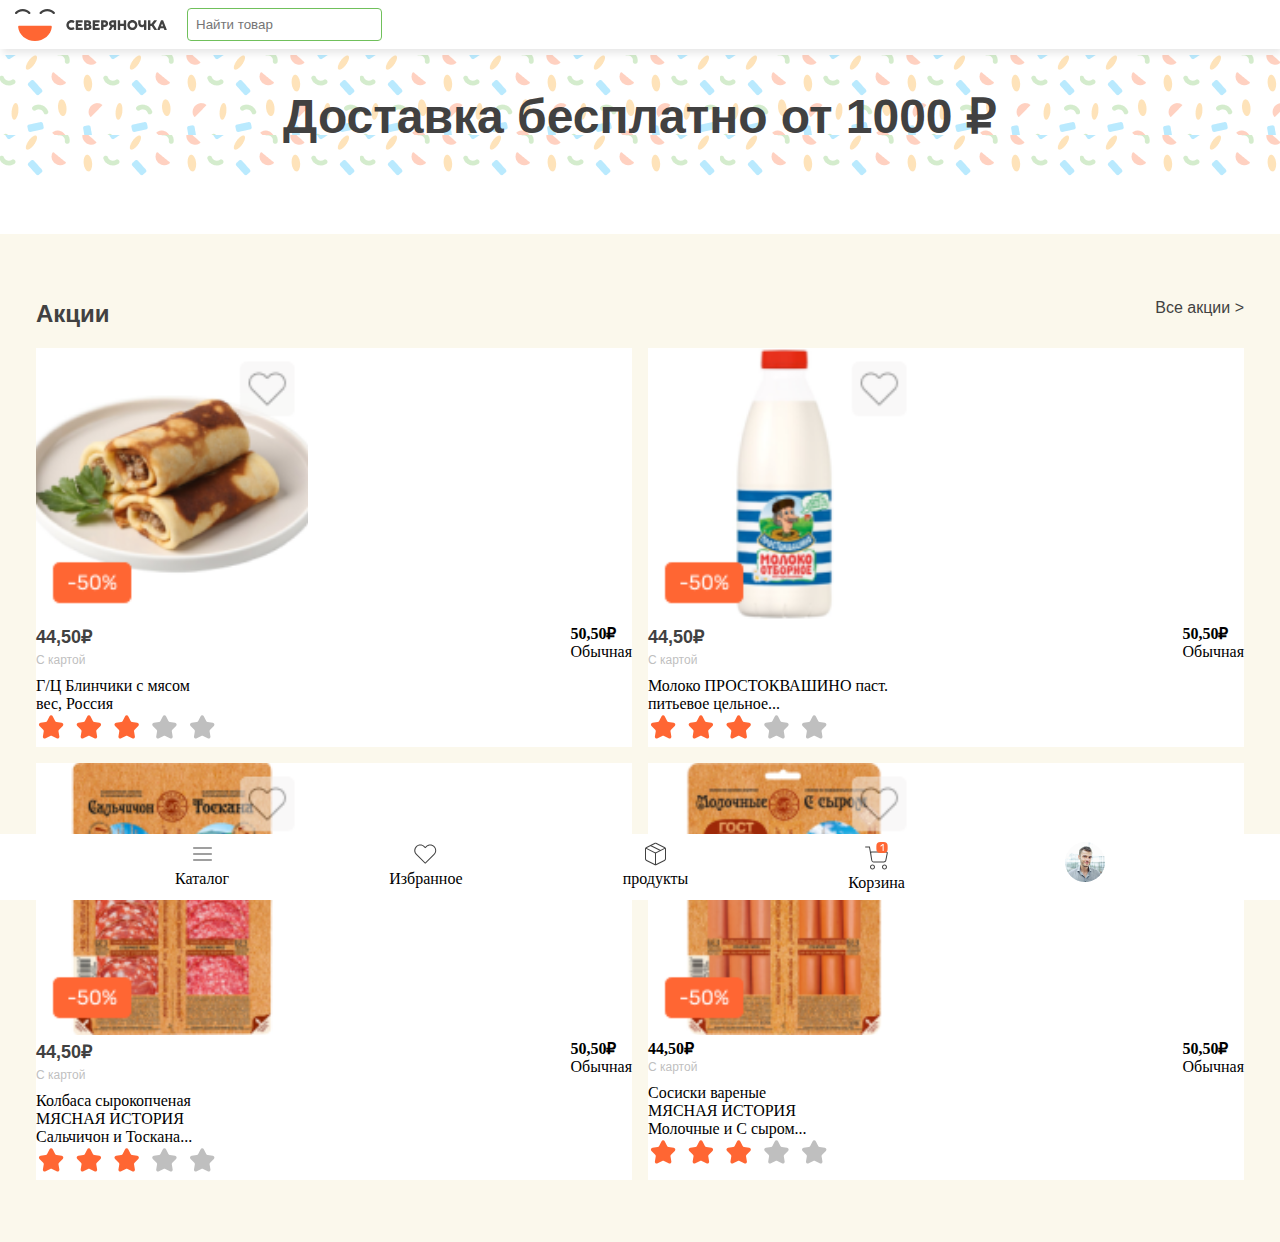
==== index.html @ d03b757e "jalol" ====
<!DOCTYPE html>
<html lang="en">
<head>
    <meta charset="UTF-8">
    <meta name="viewport" content="width=device-width, initial-scale=1.0">
    <link rel="stylesheet" href="./css/home.min.css">
    <title>HOME</title>
</head>
<body>
    <nav id = "navbar">
            <div class="nav__top">
                <img src="/assets/img/./nav/nav__logo.svg" alt="abc">
                <form>
                    <input type="text" placeholder="Найти товар">
                </form>
            </div>
            <div class="nav__bottom">
                <span>
                   <a href="pages/categories.html">
                        <img src="./assets/img/./nav/catalog.svg" alt="abc">
                   </a> 
                    <p>Каталог</p>
                </span>
                <span>
                    <a href="./pages/favorite.html">
                        <img src="./assets/img/./nav/lovely.svg" alt="abc">
                    </a>  
                    <p>Избранное</p>
                </span>
                <span>
                    <a href="./pages/product.html">
                        <img src="./assets/img/./nav/delive.svg" alt="abc">
                    </a>
                    <p>продукты</p>
                </span>
                <span>
                    <a href="./pages/cart.html">
                        <img src="./assets/img/nav/basket.svg" alt="abc">
                    </a>
                    <p>Корзина</p>
                </span>
                <span>
                    <a href="./pages/vacancy.html">
                        <img src="./assets/img/nav/avatar.png" alt="abc">
                    </a>
                </span>
            </div>
    </nav>
    <header>
        <section id="header__adverse">
            <div class="header__adverse_">
                <h3>Доставка бесплатно от 1000 ₽</h3>
            </div>
        </section>
    </header>
    <main>
        <div class="container__1235">
            <section id="header__discount">
                <div class="discount__tittle">
                    <h2>Акции</h2>
                    <a href="./pages/product.html"> Все акции ></a>
                </div>
                <div class="discount__card">
                    <div class="card__discounted">
                        <img src="./assets/img/home/discount-card-1.png" alt="abc">
                        <div class="card__pay">
                            <span>
                                <h4 class="card__cost-card">44,50₽</h4>
                                <p class="card__pay-card">С картой</p>
                            </span>
                            <span>
                                <h4>50,50₽</h4>
                                <p class="card__pay-usual">Обычная</p>
                            </span>
                        </div>
                        <p class="card__discraption">Г/Ц Блинчики с мясом <br> вес, Россия</p>
                        <img src="./assets/img/home/rating.svg" alt="abc">
            
                    </div>
                    <div class="card__discounted">
                        <img src="./assets/img/home/discount-card-2.png" alt="abc">
                        <div class="card__pay">
                            <span>
                                <h4 class="card__cost-card">44,50₽</h4>
                                <p class="card__pay-card">С картой</p>
                            </span>
                            <span>
                                <h4>50,50₽</h4>
                                <p class="card__pay-usual">Обычная</p>
                            </span>
                        </div>
                        <p class="card__discraption">Молоко ПРОСТОКВАШИНО паст. <br> питьевое цельное...</p>
                        <img src="./assets/img/home/rating.svg" alt="abc">
            
                    </div>
                    <div class="card__discounted">
                        <img src="./assets/img/home/discount-card-3.png" alt="abc">
                        <div class="card__pay">
                            <span>
                                <h4 class="card__cost-card">44,50₽</h4>
                                <p class="card__pay-card">С картой</p>
                            </span>
                            <span>
                                <h4 class="card__cost-usual">50,50₽</h4>
                                <p class="card__pay-usual">Обычная</p>
                            </span>
                        </div>
                        <p class="card__discraption">Колбаса сырокопченая <br> МЯСНАЯ ИСТОРИЯ <br> Сальчичон и Тоскана...</p>
                        <img src="./assets/img/home/rating.svg" alt="abc">
            
                    </div>
                    <div class="card__discounted">
                        <img src="./assets/img/home/discount-card-4.png" alt="abc">
                        <div class="card__pay">
                            <span>
                                <h4 class="card__cost">44,50₽</h4>
                                <p class="card__pay-card">С картой</p>
                            </span>
                            <span>
                                <h4>50,50₽</h4>
                                <p class="card__pay-usual">Обычная</p>
                            </span>
                        </div>
                        <p class="card__discraption">Сосиски вареные <br> МЯСНАЯ ИСТОРИЯ <br> Молочные и С сыром...</p>
                        <img src="./assets/img/home/rating.svg" alt="abc">
            
                    </div>
                </div>
            </section>
        </div>
    </main>
    <footer></footer>
</body>
</html>
---- css/home.min.css ----
.container__1235{max-width:1238px;margin-left:auto;margin-right:auto;padding:0 15px}.nav__top{width:100%;background-color:#fff;position:fixed;padding:8px 15px;display:-webkit-box !important;display:-ms-flexbox !important;display:flex !important;gap:20px;-webkit-box-align:center;-ms-flex-align:center;align-items:center;-webkit-box-shadow:2px 4px 8px 0px rgba(0,0,0,.1019607843);box-shadow:2px 4px 8px 0px rgba(0,0,0,.1019607843)}.nav__top input{padding:8px;border-radius:4px;border:1px solid var(--Main-Secondary, #70C05B);background:var(--Main-Surface, #FFF)}.nav__bottom{width:100%;background-color:#fff;position:fixed;top:auto;bottom:0;padding:8px 15px;display:-webkit-box;display:-ms-flexbox;display:flex;text-align:center;-webkit-box-pack:space-evenly;-ms-flex-pack:space-evenly;justify-content:space-evenly}*{padding:0;margin:0}*,*::after,*::before{-webkit-box-sizing:border-box;box-sizing:border-box}@font-face{font-family:"Rubik900",sans-serif;src:url(/assets/fonts/static/Rubik-Black.ttf)}@font-face{font-family:"Rubik700",sans-serif;src:url(/assets/fonts/static/./Rubik-Bold.ttf)}@font-face{font-family:"Rubik800",sans-serif;src:url(/assets/fonts/static/./Rubik-ExtraBold.ttf)}@font-face{font-family:"Rubik300",sans-serif;src:url(/assets/fonts/static/./Rubik-Light.ttf)}@font-face{font-family:"Rubik500",sans-serif;src:url(/assets/fonts/static/./Rubik-Medium.ttf)}@font-face{font-family:"Rubik400",sans-serif;src:url(/assets/fonts/static/./Rubik-Regular.ttf)}@font-face{font-family:"Rubik600",sans-serif;src:url(/assets/fonts/static/./Rubik-SemiBold.ttf)}header{padding:55px 0}#header__adverse{padding:26px 0;-webkit-box-align:center;-ms-flex-align:center;align-items:center;background-image:url(../../assets/img/home/adversting-background.png)}#header__adverse h3{font-family:"Rubik700",sans-serif;color:#414141;text-align:center;font-size:48px;font-weight:700;line-height:150%}.discount__tittle{display:-webkit-box;display:-ms-flexbox;display:flex;-webkit-box-pack:justify;-ms-flex-pack:justify;justify-content:space-between;margin-bottom:16px}.discount__tittle h2{color:#414141;font-family:"Rubik700",sans-serif;font-size:24px;font-style:normal;font-weight:700;line-height:150%}.discount__tittle a{color:#606060;text-decoration:none;color:#414141;text-align:center;font-family:"Rubik400",sans-serif;font-size:16px;font-weight:400;line-height:150%}main{padding:62px 0;background-color:#fff;background:#fbf8ec}.discount__card{display:grid;grid-template-columns:repeat(2, 2fr);gap:16px}.discount__card .card__discounted{background-color:#fff}.discount__card .card__discounted img{width:100%;max-width:272px}.card__pay{display:-webkit-box;display:-ms-flexbox;display:flex;-webkit-box-pack:justify;-ms-flex-pack:justify;justify-content:space-between;margin-bottom:8px}.card__pay .card__cost-card{color:#414141;font-family:"Rubik700",sans-serif;font-size:18px;font-weight:700;line-height:150%}.card__pay .card__pay-card{color:#bfbfbf;font-family:"Rubik400",sans-serif;font-size:12px;font-weight:400;line-height:150%}
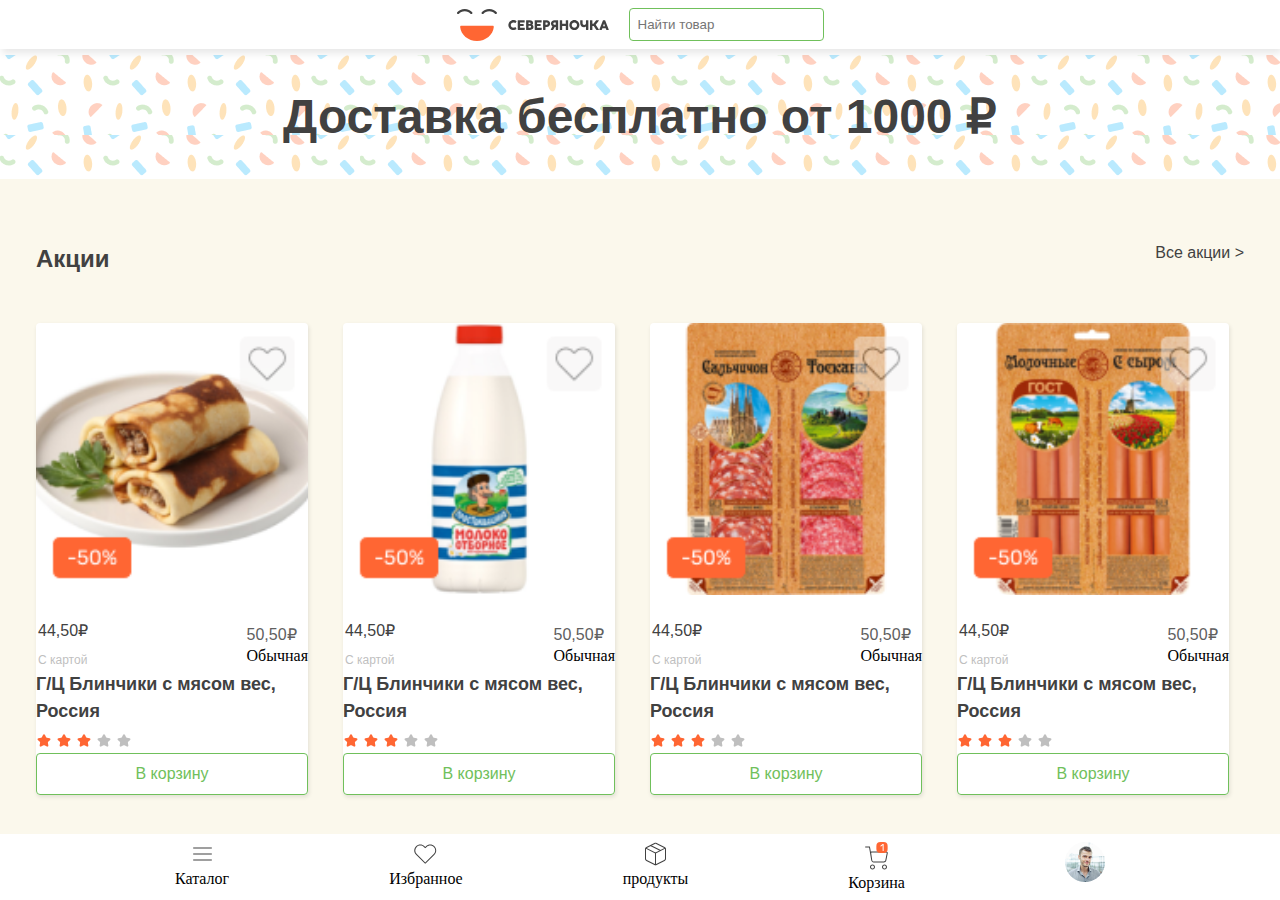
==== commit 5189c4ff: "jalol" ====
--- a/index.html
+++ b/index.html
@@ -60,70 +60,102 @@
                     <h2>Акции</h2>
                     <a href="./pages/product.html"> Все акции ></a>
                 </div>
-                <div class="discount__card">
-                    <div class="card__discounted">
-                        <img src="./assets/img/home/discount-card-1.png" alt="abc">
-                        <div class="card__pay">
-                            <span>
-                                <h4 class="card__cost-card">44,50₽</h4>
-                                <p class="card__pay-card">С картой</p>
-                            </span>
-                            <span>
-                                <h4>50,50₽</h4>
-                                <p class="card__pay-usual">Обычная</p>
-                            </span>
+                <div class="discount__cards">
+                    <div class="discount__card">
+                        <div class="discount__card__review">
+                            <img src="./assets/img/home/discount-card-1.png" alt="abc">
                         </div>
-                        <p class="card__discraption">Г/Ц Блинчики с мясом <br> вес, Россия</p>
-                        <img src="./assets/img/home/rating.svg" alt="abc">
-            
+                        <div class="discount__card__infrom">
+                            <div class="discount__card__cost">
+                                <div class="discount__card__credit">
+                                    <h2>44,50₽</h2>
+                                    <p>С картой</p>
+                                </div>
+                                <div class="discount__card__banknote">
+                                    <h2 >50,50₽</h2>
+                                    <p>Обычная</p>
+                                </div>
+                            </div>
+                            <h2 class="discount__card__description">
+                                Г/Ц Блинчики с мясом вес, Россия
+                            </h2>
+                            <div class="discount__card__reating">
+                                <img src="./assets/img/home/rating.svg" alt="">
+                            </div>
+                            <a href="./pages/basket.html" class="discount__card__in-cart">В корзину</a>
+                        </div>
                     </div>
-                    <div class="card__discounted">
-                        <img src="./assets/img/home/discount-card-2.png" alt="abc">
-                        <div class="card__pay">
-                            <span>
-                                <h4 class="card__cost-card">44,50₽</h4>
-                                <p class="card__pay-card">С картой</p>
-                            </span>
-                            <span>
-                                <h4>50,50₽</h4>
-                                <p class="card__pay-usual">Обычная</p>
-                            </span>
+                    <div class="discount__card">
+                        <div class="discount__card__review">
+                            <img src="./assets/img/home/discount-card-2.png" alt="abc">
                         </div>
-                        <p class="card__discraption">Молоко ПРОСТОКВАШИНО паст. <br> питьевое цельное...</p>
-                        <img src="./assets/img/home/rating.svg" alt="abc">
-            
+                        <div class="discount__card__infrom">
+                            <div class="discount__card__cost">
+                                <div class="discount__card__credit">
+                                    <h2>44,50₽</h2>
+                                    <p>С картой</p>
+                                </div>
+                                <div class="discount__card__banknote">
+                                    <h2>50,50₽</h2>
+                                    <p>Обычная</p>
+                                </div>
+                            </div>
+                            <h2 class="discount__card__description">
+                                Г/Ц Блинчики с мясом вес, Россия
+                            </h2>
+                            <div class="discount__card__reating">
+                                <img src="./assets/img/home/rating.svg" alt="">
+                            </div>
+                            <a href="./pages/basket.html" class="discount__card__in-cart">В корзину</a>
+                        </div>
                     </div>
-                    <div class="card__discounted">
-                        <img src="./assets/img/home/discount-card-3.png" alt="abc">
-                        <div class="card__pay">
-                            <span>
-                                <h4 class="card__cost-card">44,50₽</h4>
-                                <p class="card__pay-card">С картой</p>
-                            </span>
-                            <span>
-                                <h4 class="card__cost-usual">50,50₽</h4>
-                                <p class="card__pay-usual">Обычная</p>
-                            </span>
+                    <div class="discount__card">
+                        <div class="discount__card__review">
+                            <img src="./assets/img/home/discount-card-3.png" alt="abc">
                         </div>
-                        <p class="card__discraption">Колбаса сырокопченая <br> МЯСНАЯ ИСТОРИЯ <br> Сальчичон и Тоскана...</p>
-                        <img src="./assets/img/home/rating.svg" alt="abc">
-            
+                        <div class="discount__card__infrom">
+                            <div class="discount__card__cost">
+                                <div class="discount__card__credit">
+                                    <h2>44,50₽</h2>
+                                    <p>С картой</p>
+                                </div>
+                                <div class="discount__card__banknote">
+                                    <h2>50,50₽</h2>
+                                    <p>Обычная</p>
+                                </div>
+                            </div>
+                            <h2 class="discount__card__description">
+                                Г/Ц Блинчики с мясом вес, Россия
+                            </h2>
+                            <div class="discount__card__reating">
+                                <img src="./assets/img/home/rating.svg" alt="">
+                            </div>
+                            <a href="./pages/basket.html" class="discount__card__in-cart">В корзину</a>
+                        </div>
                     </div>
-                    <div class="card__discounted">
-                        <img src="./assets/img/home/discount-card-4.png" alt="abc">
-                        <div class="card__pay">
-                            <span>
-                                <h4 class="card__cost">44,50₽</h4>
-                                <p class="card__pay-card">С картой</p>
-                            </span>
-                            <span>
-                                <h4>50,50₽</h4>
-                                <p class="card__pay-usual">Обычная</p>
-                            </span>
+                    <div class="discount__card">
+                        <div class="discount__card__review">
+                            <img src="./assets/img/home/discount-card-4.png" alt="abc">
                         </div>
-                        <p class="card__discraption">Сосиски вареные <br> МЯСНАЯ ИСТОРИЯ <br> Молочные и С сыром...</p>
-                        <img src="./assets/img/home/rating.svg" alt="abc">
-            
+                        <div class="discount__card__infrom">
+                            <div class="discount__card__cost">
+                                <div class="discount__card__credit">
+                                    <h2>44,50₽</h2>
+                                    <p>С картой</p>
+                                </div>
+                                <div class="discount__card__banknote">
+                                    <h2>50,50₽</h2>
+                                    <p>Обычная</p>
+                                </div>
+                            </div>
+                            <h2 class="discount__card__description">
+                                Г/Ц Блинчики с мясом вес, Россия
+                            </h2>
+                            <div class="discount__card__reating">
+                                <img src="./assets/img/home/rating.svg" alt="">
+                            </div>
+                            <a href="./pages/basket.html" class="discount__card__in-cart">В корзину</a>
+                        </div>
                     </div>
                 </div>
             </section>
--- a/css/home.min.css
+++ b/css/home.min.css
@@ -1 +1 @@
-.container__1235{max-width:1238px;margin-left:auto;margin-right:auto;padding:0 15px}.nav__top{width:100%;background-color:#fff;position:fixed;padding:8px 15px;display:-webkit-box !important;display:-ms-flexbox !important;display:flex !important;gap:20px;-webkit-box-align:center;-ms-flex-align:center;align-items:center;-webkit-box-shadow:2px 4px 8px 0px rgba(0,0,0,.1019607843);box-shadow:2px 4px 8px 0px rgba(0,0,0,.1019607843)}.nav__top input{padding:8px;border-radius:4px;border:1px solid var(--Main-Secondary, #70C05B);background:var(--Main-Surface, #FFF)}.nav__bottom{width:100%;background-color:#fff;position:fixed;top:auto;bottom:0;padding:8px 15px;display:-webkit-box;display:-ms-flexbox;display:flex;text-align:center;-webkit-box-pack:space-evenly;-ms-flex-pack:space-evenly;justify-content:space-evenly}*{padding:0;margin:0}*,*::after,*::before{-webkit-box-sizing:border-box;box-sizing:border-box}@font-face{font-family:"Rubik900",sans-serif;src:url(/assets/fonts/static/Rubik-Black.ttf)}@font-face{font-family:"Rubik700",sans-serif;src:url(/assets/fonts/static/./Rubik-Bold.ttf)}@font-face{font-family:"Rubik800",sans-serif;src:url(/assets/fonts/static/./Rubik-ExtraBold.ttf)}@font-face{font-family:"Rubik300",sans-serif;src:url(/assets/fonts/static/./Rubik-Light.ttf)}@font-face{font-family:"Rubik500",sans-serif;src:url(/assets/fonts/static/./Rubik-Medium.ttf)}@font-face{font-family:"Rubik400",sans-serif;src:url(/assets/fonts/static/./Rubik-Regular.ttf)}@font-face{font-family:"Rubik600",sans-serif;src:url(/assets/fonts/static/./Rubik-SemiBold.ttf)}header{padding:55px 0}#header__adverse{padding:26px 0;-webkit-box-align:center;-ms-flex-align:center;align-items:center;background-image:url(../../assets/img/home/adversting-background.png)}#header__adverse h3{font-family:"Rubik700",sans-serif;color:#414141;text-align:center;font-size:48px;font-weight:700;line-height:150%}.discount__tittle{display:-webkit-box;display:-ms-flexbox;display:flex;-webkit-box-pack:justify;-ms-flex-pack:justify;justify-content:space-between;margin-bottom:16px}.discount__tittle h2{color:#414141;font-family:"Rubik700",sans-serif;font-size:24px;font-style:normal;font-weight:700;line-height:150%}.discount__tittle a{color:#606060;text-decoration:none;color:#414141;text-align:center;font-family:"Rubik400",sans-serif;font-size:16px;font-weight:400;line-height:150%}main{padding:62px 0;background-color:#fff;background:#fbf8ec}.discount__card{display:grid;grid-template-columns:repeat(2, 2fr);gap:16px}.discount__card .card__discounted{background-color:#fff}.discount__card .card__discounted img{width:100%;max-width:272px}.card__pay{display:-webkit-box;display:-ms-flexbox;display:flex;-webkit-box-pack:justify;-ms-flex-pack:justify;justify-content:space-between;margin-bottom:8px}.card__pay .card__cost-card{color:#414141;font-family:"Rubik700",sans-serif;font-size:18px;font-weight:700;line-height:150%}.card__pay .card__pay-card{color:#bfbfbf;font-family:"Rubik400",sans-serif;font-size:12px;font-weight:400;line-height:150%}+.container__1235{max-width:1238px;margin-left:auto;margin-right:auto;padding:0 15px}.nav__top{width:100%;background-color:#fff;position:fixed;padding:8px 15px;display:-webkit-box !important;display:-ms-flexbox !important;display:flex !important;-webkit-box-pack:center;-ms-flex-pack:center;justify-content:center;gap:20px;-webkit-box-align:center;-ms-flex-align:center;align-items:center;-webkit-box-shadow:2px 4px 8px 0px rgba(0,0,0,.1019607843);box-shadow:2px 4px 8px 0px rgba(0,0,0,.1019607843)}.nav__top input{padding:8px;border-radius:4px;border:1px solid var(--Main-Secondary, #70C05B);background:var(--Main-Surface, #FFF)}.nav__bottom{width:100%;background-color:#fff;position:fixed;top:auto;bottom:0;padding:8px 15px;display:-webkit-box;display:-ms-flexbox;display:flex;text-align:center;-webkit-box-pack:space-evenly;-ms-flex-pack:space-evenly;justify-content:space-evenly}*{padding:0;margin:0}*,*::after,*::before{-webkit-box-sizing:border-box;box-sizing:border-box}a{text-decoration:none}@font-face{font-family:"Rubik900",sans-serif;src:url(/assets/fonts/static/Rubik-Black.ttf)}@font-face{font-family:"Rubik700",sans-serif;src:url(/assets/fonts/static/./Rubik-Bold.ttf)}@font-face{font-family:"Rubik800",sans-serif;src:url(/assets/fonts/static/./Rubik-ExtraBold.ttf)}@font-face{font-family:"Rubik300",sans-serif;src:url(/assets/fonts/static/./Rubik-Light.ttf)}@font-face{font-family:"Rubik500",sans-serif;src:url(/assets/fonts/static/./Rubik-Medium.ttf)}@font-face{font-family:"Rubik400",sans-serif;src:url(/assets/fonts/static/./Rubik-Regular.ttf)}@font-face{font-family:"Rubik600",sans-serif;src:url(/assets/fonts/static/./Rubik-SemiBold.ttf)}header{padding:55px 0 0 0}#header__adverse{padding:26px 0;-webkit-box-align:center;-ms-flex-align:center;align-items:center;background-image:url(../../assets/img/home/adversting-background.png)}#header__adverse h3{font-family:"Rubik700",sans-serif;color:#414141;text-align:center;font-size:48px;font-weight:700;line-height:150%}.discount__tittle{display:-webkit-box;display:-ms-flexbox;display:flex;-webkit-box-pack:justify;-ms-flex-pack:justify;justify-content:space-between;margin-bottom:16px}.discount__tittle h2{color:#414141;font-family:"Rubik700",sans-serif;font-size:24px;font-style:normal;font-weight:700;line-height:150%}.discount__tittle a{color:#606060;text-decoration:none;color:#414141;text-align:center;font-family:"Rubik400",sans-serif;font-size:16px;font-weight:400;line-height:150%}main{padding:62px 0;background-color:#fff;background:#fbf8ec}.card__pay{display:-webkit-box;display:-ms-flexbox;display:flex;-webkit-box-pack:justify;-ms-flex-pack:justify;justify-content:space-between;margin-bottom:8px}.card__pay .card__cost-card{color:#414141;font-family:"Rubik700",sans-serif;font-size:18px;font-weight:700;line-height:150%}.card__pay .card__pay-card{color:#bfbfbf;font-family:"Rubik400",sans-serif;font-size:12px;font-weight:400;line-height:150%}.discount__cards{display:grid;padding:30px 0}.discount__card{max-width:272px;border-radius:4px;background:#fff;-webkit-box-shadow:1px 2px 4px 0px rgba(0,0,0,.1);box-shadow:1px 2px 4px 0px rgba(0,0,0,.1);-webkit-transition:all .2;transition:all .2}.discount__card__description{color:#414141;font-family:"Rubik",sans-serif;font-weight:700;font-size:18px;line-height:150%;margin-bottom:8px}.discount__card__banknote h2{color:#606060;font-family:"Rubik",sans-serif;font-weight:400;font-size:16px;line-height:150%}.discount__card__credit{padding:2px}.discount__card__credit h2{color:#414141;font-family:"Rubik",sans-serif;font-weight:400;font-size:16px;line-height:150%;margin-bottom:8px}.discount__card__credit p{color:#bfbfbf;font-family:"Rubik",sans-serif;font-weight:400;font-size:12px;line-height:150%}.discount__card__in-cart{display:-webkit-box;display:-ms-flexbox;display:flex;text-align:center;-webkit-box-pack:center;-ms-flex-pack:center;justify-content:center;width:100%;padding:8px;border-radius:4px;border:1px solid #70c05b;color:#70c05b;font-family:"Rubik",sans-serif;font-weight:400;font-size:16px;line-height:150%;-webkit-transition:all 250ms;transition:all 250ms}.discount__card__in-cart:hover{background-color:#f63;border:1px solid #f63;color:#fff}.discount__card__review img{width:100%;margin-bottom:18px}.discount__card__cost{display:-webkit-box;display:-ms-flexbox;display:flex;-webkit-box-pack:justify;-ms-flex-pack:justify;justify-content:space-between;-webkit-box-align:center;-ms-flex-align:center;align-items:center}@media(max-width: 500px){.discount__card{max-width:160px}}@media(min-width: 500px){.discount__cards{display:grid;grid-template-columns:repeat(2, 2fr);gap:20px}}@media(min-width: 920px){.discount__cards{display:grid;grid-template-columns:repeat(4, 1fr)}}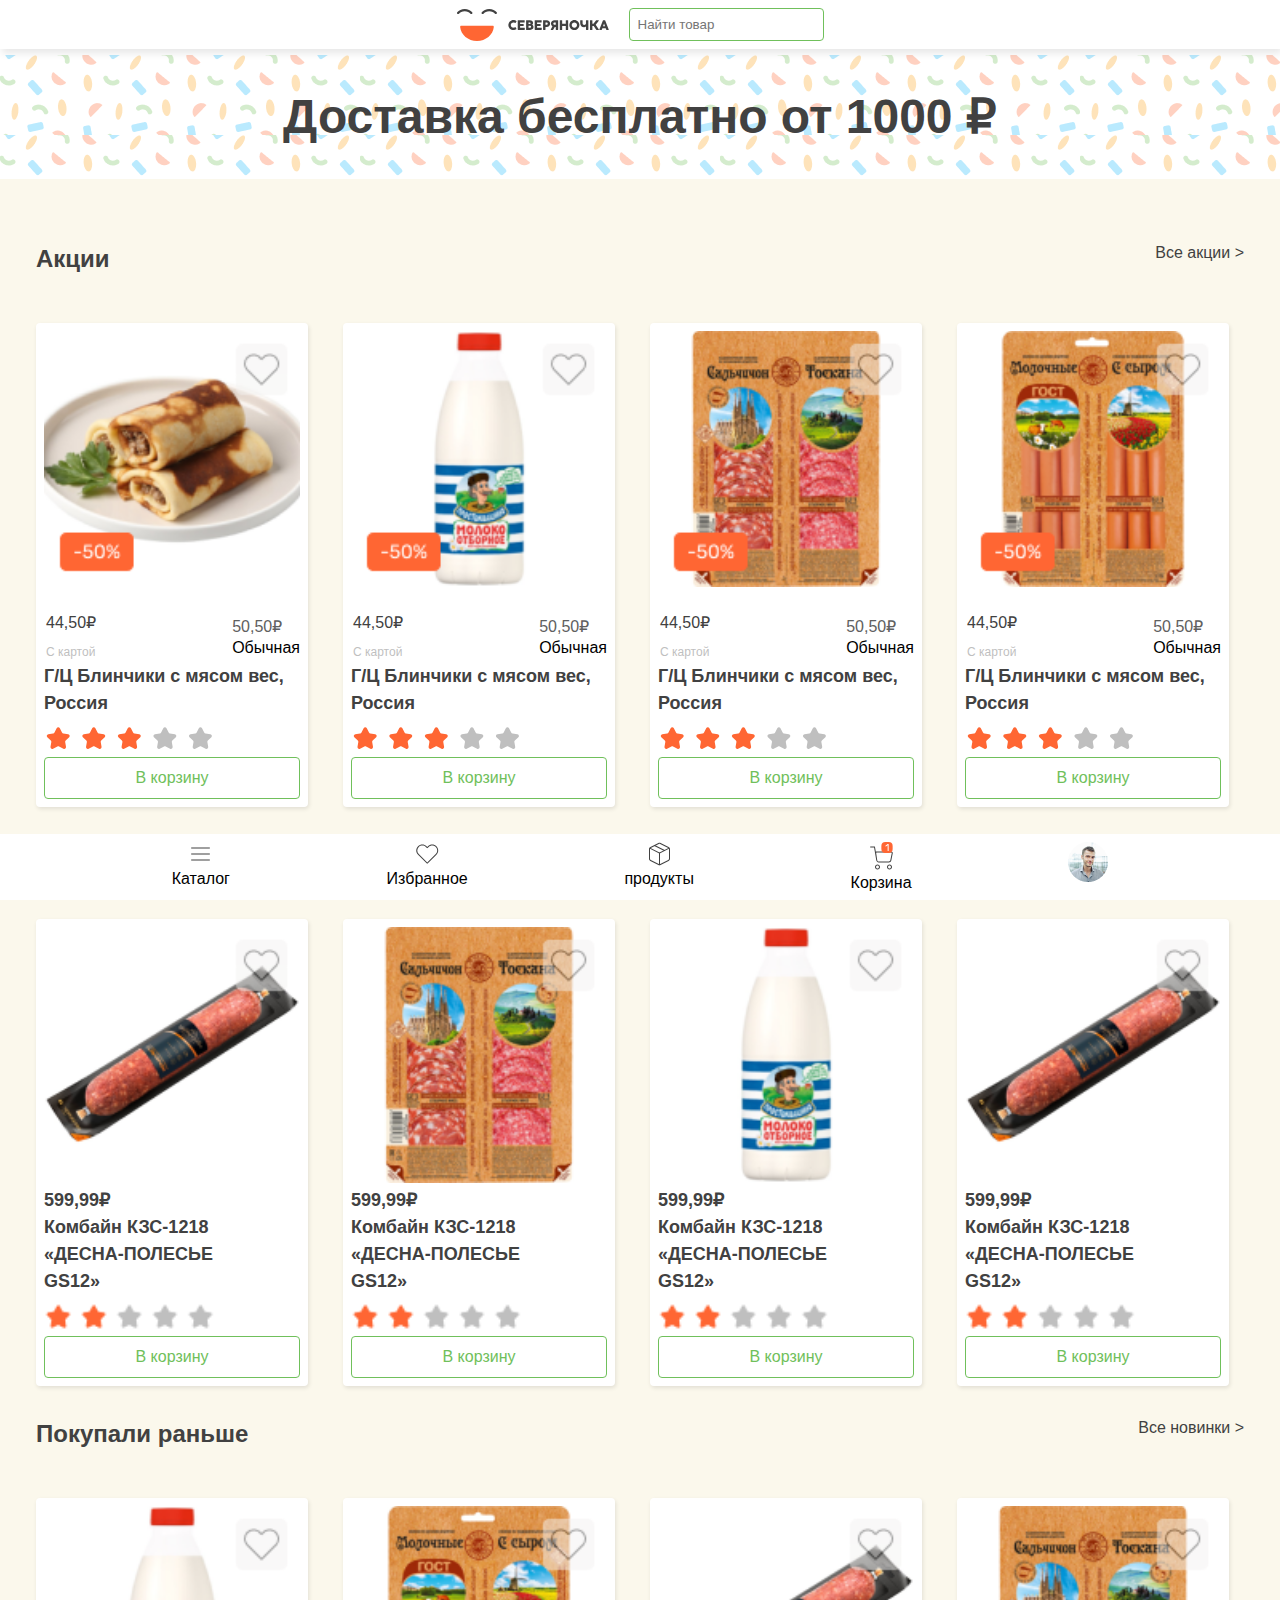
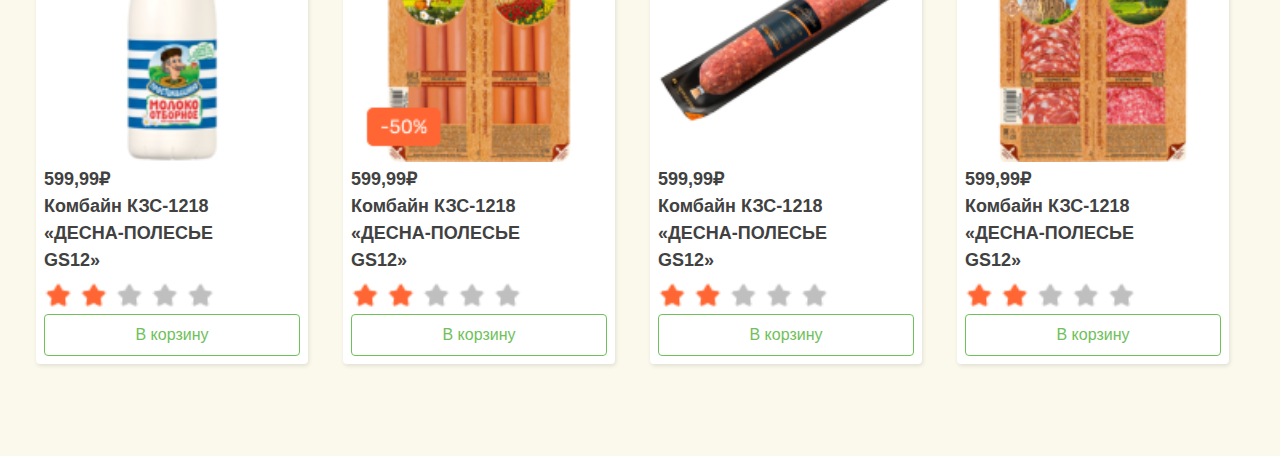
==== commit 7abcb313: "jalol" ====
--- a/index.html
+++ b/index.html
@@ -55,10 +55,11 @@
     </header>
     <main>
         <div class="container__1235">
+            <section class="main__shop">
             <section id="header__discount">
                 <div class="discount__tittle">
                     <h2>Акции</h2>
-                    <a href="./pages/product.html"> Все акции ></a>
+                    <a href="./pages/product.html"> Все акции > </a>
                 </div>
                 <div class="discount__cards">
                     <div class="discount__card">
@@ -72,7 +73,7 @@
                                     <p>С картой</p>
                                 </div>
                                 <div class="discount__card__banknote">
-                                    <h2 >50,50₽</h2>
+                                    <h2>50,50₽</h2>
                                     <p>Обычная</p>
                                 </div>
                             </div>
@@ -158,6 +159,164 @@
                         </div>
                     </div>
                 </div>
+            </section>
+            <section id="header__items">
+                <div class="items__tittle">
+                    <h2>Новинки</h2>
+                    <a href="./pages/products.html">Все новинки > </a>
+                </div>
+                <div class="items__cards">
+                    <div class="item__card">
+                        <div class="item__card__review">
+                            <img src="./assets/img/home/item-card-1.png" alt="abc">
+                        </div>
+                        <div class="item__card__inform">
+                            <div class="item__card__cost">
+                                <h2>599,99₽</h2>
+                            </div>
+                            <div class="item__card__description">
+                                <p>Комбайн КЗС-1218 <br> «ДЕСНА-ПОЛЕСЬЕ <br> GS12»</p>
+                            </div>
+                            <div class="item__card__reating">
+                                <img src="./assets/img/home/rating.png" alt="abc">
+                            </div>
+                            <a href="./pages/basket.html" class="discount__card__in-cart">В корзину</a>
+                        </div>
+                    </div>
+                    <div class="item__card">
+                        <div class="item__card__review">
+                            <img src="./assets/img/home/item-card-2.png" alt="abc">
+                        </div>
+                        <div class="item__card__inform">
+                            <div class="item__card__cost">
+                                <h2>599,99₽</h2>
+                            </div>
+                            <div class="item__card__description">
+                                <p>Комбайн КЗС-1218 <br> «ДЕСНА-ПОЛЕСЬЕ <br> GS12»</p>
+                            </div>
+                            <div class="item__card__reating">
+                                <img src="./assets/img/home/rating.png" alt="abc">
+                            </div>
+                        </div>
+                        <a href="./pages/basket.html" class="discount__card__in-cart">В корзину</a>
+            
+                    </div>
+                    <div class="item__card">
+                        <div class="item__card__review">
+                            <img src="./assets/img/home/item-card-4.png" alt="abc">
+                        </div>
+                        <div class="item__card__inform">
+                            <div class="item__card__cost">
+                                <h2>599,99₽</h2>
+                            </div>
+                            <div class="item__card__description">
+                                <p>Комбайн КЗС-1218 <br> «ДЕСНА-ПОЛЕСЬЕ <br> GS12»</p>
+                            </div>
+                            <div class="item__card__reating">
+                                <img src="./assets/img/home/rating.png" alt="abc">
+                            </div>
+                        </div>
+                        <a href="./pages/basket.html" class="discount__card__in-cart">В корзину</a>
+            
+                    </div>
+                    <div class="item__card">
+                        <div class="item__card__review">
+                            <img src="./assets/img/home/item-card-1.png" alt="abc">
+                        </div>
+                        <div class="item__card__inform">
+                            <div class="item__card__cost">
+                                <h2>599,99₽</h2>
+                            </div>
+                            <div class="item__card__description">
+                                <p>Комбайн КЗС-1218 <br> «ДЕСНА-ПОЛЕСЬЕ <br> GS12»</p>
+                            </div>
+                            <div class="item__card__reating">
+                                <img src="./assets/img/home/rating.png" alt="abc">
+                            </div>
+                        </div>
+                        <a href="./pages/basket.html" class="discount__card__in-cart">В корзину</a>
+                    </div>
+                </div>
+            </section>
+            <section id="header__items">
+                <div class="items__tittle">
+                    <h2>Покупали раньше</h2>
+                    <a href="./pages/products.html">Все новинки > </a>
+                </div>
+                <div class="items__cards">
+                    <div class="item__card">
+                        <div class="item__card__review">
+                            <img src="./assets/img/home/item-card-4.png" alt="abc">
+                        </div>
+                        <div class="item__card__inform">
+                            <div class="item__card__cost">
+                                <h2>599,99₽</h2>
+                            </div>
+                            <div class="item__card__description">
+                                <p>Комбайн КЗС-1218 <br> «ДЕСНА-ПОЛЕСЬЕ <br> GS12»</p>
+                            </div>
+                            <div class="item__card__reating">
+                                <img src="./assets/img/home/rating.png" alt="abc">
+                            </div>
+                        </div>
+                        <a href="./pages/basket.html" class="discount__card__in-cart">В корзину</a>
+            
+                    </div>
+                    <div class="item__card">
+                        <div class="item__card__review">
+                            <img src="./assets/img/home/discount-card-4.png" alt="abc">
+                        </div>
+                        <div class="item__card__inform">
+                            <div class="item__card__cost">
+                                <h2>599,99₽</h2>
+                            </div>
+                            <div class="item__card__description">
+                                <p>Комбайн КЗС-1218 <br> «ДЕСНА-ПОЛЕСЬЕ <br> GS12»</p>
+                            </div>
+                            <div class="item__card__reating">
+                                <img src="./assets/img/home/rating.png" alt="abc">
+                            </div>
+                            <a href="./pages/basket.html" class="discount__card__in-cart">В корзину</a>
+                        </div>
+                    </div>
+                    <div class="item__card">
+                        <div class="item__card__review">
+                            <img src="./assets/img/home/item-card-1.png" alt="abc">
+                        </div>
+                        <div class="item__card__inform">
+                            <div class="item__card__cost">
+                                <h2>599,99₽</h2>
+                            </div>
+                            <div class="item__card__description">
+                                <p>Комбайн КЗС-1218 <br> «ДЕСНА-ПОЛЕСЬЕ <br> GS12»</p>
+                            </div>
+                            <div class="item__card__reating">
+                                <img src="./assets/img/home/rating.png" alt="abc">
+                            </div>
+                        </div>
+                        <a href="./pages/basket.html" class="discount__card__in-cart">В корзину</a>
+                    </div>
+                    <div class="item__card">
+                        <div class="item__card__review">
+                            <img src="./assets/img/home/item-card-2.png" alt="abc">
+                        </div>
+                        <div class="item__card__inform">
+                            <div class="item__card__cost">
+                                <h2>599,99₽</h2>
+                            </div>
+                            <div class="item__card__description">
+                                <p>Комбайн КЗС-1218 <br> «ДЕСНА-ПОЛЕСЬЕ <br> GS12»</p>
+                            </div>
+                            <div class="item__card__reating">
+                                <img src="./assets/img/home/rating.png" alt="abc">
+                            </div>
+                        </div>
+                        <a href="./pages/basket.html" class="discount__card__in-cart">В корзину</a>
+            
+                    </div>
+            
+                </div>
+            </section>
             </section>
         </div>
     </main>
--- a/css/home.min.css
+++ b/css/home.min.css
@@ -1 +1 @@
-.container__1235{max-width:1238px;margin-left:auto;margin-right:auto;padding:0 15px}.nav__top{width:100%;background-color:#fff;position:fixed;padding:8px 15px;display:-webkit-box !important;display:-ms-flexbox !important;display:flex !important;-webkit-box-pack:center;-ms-flex-pack:center;justify-content:center;gap:20px;-webkit-box-align:center;-ms-flex-align:center;align-items:center;-webkit-box-shadow:2px 4px 8px 0px rgba(0,0,0,.1019607843);box-shadow:2px 4px 8px 0px rgba(0,0,0,.1019607843)}.nav__top input{padding:8px;border-radius:4px;border:1px solid var(--Main-Secondary, #70C05B);background:var(--Main-Surface, #FFF)}.nav__bottom{width:100%;background-color:#fff;position:fixed;top:auto;bottom:0;padding:8px 15px;display:-webkit-box;display:-ms-flexbox;display:flex;text-align:center;-webkit-box-pack:space-evenly;-ms-flex-pack:space-evenly;justify-content:space-evenly}*{padding:0;margin:0}*,*::after,*::before{-webkit-box-sizing:border-box;box-sizing:border-box}a{text-decoration:none}@font-face{font-family:"Rubik900",sans-serif;src:url(/assets/fonts/static/Rubik-Black.ttf)}@font-face{font-family:"Rubik700",sans-serif;src:url(/assets/fonts/static/./Rubik-Bold.ttf)}@font-face{font-family:"Rubik800",sans-serif;src:url(/assets/fonts/static/./Rubik-ExtraBold.ttf)}@font-face{font-family:"Rubik300",sans-serif;src:url(/assets/fonts/static/./Rubik-Light.ttf)}@font-face{font-family:"Rubik500",sans-serif;src:url(/assets/fonts/static/./Rubik-Medium.ttf)}@font-face{font-family:"Rubik400",sans-serif;src:url(/assets/fonts/static/./Rubik-Regular.ttf)}@font-face{font-family:"Rubik600",sans-serif;src:url(/assets/fonts/static/./Rubik-SemiBold.ttf)}header{padding:55px 0 0 0}#header__adverse{padding:26px 0;-webkit-box-align:center;-ms-flex-align:center;align-items:center;background-image:url(../../assets/img/home/adversting-background.png)}#header__adverse h3{font-family:"Rubik700",sans-serif;color:#414141;text-align:center;font-size:48px;font-weight:700;line-height:150%}.discount__tittle{display:-webkit-box;display:-ms-flexbox;display:flex;-webkit-box-pack:justify;-ms-flex-pack:justify;justify-content:space-between;margin-bottom:16px}.discount__tittle h2{color:#414141;font-family:"Rubik700",sans-serif;font-size:24px;font-style:normal;font-weight:700;line-height:150%}.discount__tittle a{color:#606060;text-decoration:none;color:#414141;text-align:center;font-family:"Rubik400",sans-serif;font-size:16px;font-weight:400;line-height:150%}main{padding:62px 0;background-color:#fff;background:#fbf8ec}.card__pay{display:-webkit-box;display:-ms-flexbox;display:flex;-webkit-box-pack:justify;-ms-flex-pack:justify;justify-content:space-between;margin-bottom:8px}.card__pay .card__cost-card{color:#414141;font-family:"Rubik700",sans-serif;font-size:18px;font-weight:700;line-height:150%}.card__pay .card__pay-card{color:#bfbfbf;font-family:"Rubik400",sans-serif;font-size:12px;font-weight:400;line-height:150%}.discount__cards{display:grid;padding:30px 0}.discount__card{max-width:272px;border-radius:4px;background:#fff;-webkit-box-shadow:1px 2px 4px 0px rgba(0,0,0,.1);box-shadow:1px 2px 4px 0px rgba(0,0,0,.1);-webkit-transition:all .2;transition:all .2}.discount__card__description{color:#414141;font-family:"Rubik",sans-serif;font-weight:700;font-size:18px;line-height:150%;margin-bottom:8px}.discount__card__banknote h2{color:#606060;font-family:"Rubik",sans-serif;font-weight:400;font-size:16px;line-height:150%}.discount__card__credit{padding:2px}.discount__card__credit h2{color:#414141;font-family:"Rubik",sans-serif;font-weight:400;font-size:16px;line-height:150%;margin-bottom:8px}.discount__card__credit p{color:#bfbfbf;font-family:"Rubik",sans-serif;font-weight:400;font-size:12px;line-height:150%}.discount__card__in-cart{display:-webkit-box;display:-ms-flexbox;display:flex;text-align:center;-webkit-box-pack:center;-ms-flex-pack:center;justify-content:center;width:100%;padding:8px;border-radius:4px;border:1px solid #70c05b;color:#70c05b;font-family:"Rubik",sans-serif;font-weight:400;font-size:16px;line-height:150%;-webkit-transition:all 250ms;transition:all 250ms}.discount__card__in-cart:hover{background-color:#f63;border:1px solid #f63;color:#fff}.discount__card__review img{width:100%;margin-bottom:18px}.discount__card__cost{display:-webkit-box;display:-ms-flexbox;display:flex;-webkit-box-pack:justify;-ms-flex-pack:justify;justify-content:space-between;-webkit-box-align:center;-ms-flex-align:center;align-items:center}@media(max-width: 500px){.discount__card{max-width:160px}}@media(min-width: 500px){.discount__cards{display:grid;grid-template-columns:repeat(2, 2fr);gap:20px}}@media(min-width: 920px){.discount__cards{display:grid;grid-template-columns:repeat(4, 1fr)}}+.container__1235{max-width:1238px;margin-left:auto;margin-right:auto;padding:0 15px}.nav__top{width:100%;background-color:#fff;position:fixed;padding:8px 15px;display:-webkit-box !important;display:-ms-flexbox !important;display:flex !important;-webkit-box-pack:center;-ms-flex-pack:center;justify-content:center;gap:20px;-webkit-box-align:center;-ms-flex-align:center;align-items:center;-webkit-box-shadow:2px 4px 8px 0px rgba(0,0,0,.1019607843);box-shadow:2px 4px 8px 0px rgba(0,0,0,.1019607843)}.nav__top input{padding:8px;border-radius:4px;border:1px solid var(--Main-Secondary, #70C05B);background:var(--Main-Surface, #FFF)}.nav__bottom{width:100%;background-color:#fff;position:fixed;top:auto;bottom:0;padding:8px 15px;display:-webkit-box;display:-ms-flexbox;display:flex;text-align:center;-webkit-box-pack:space-evenly;-ms-flex-pack:space-evenly;justify-content:space-evenly}*{padding:0;margin:0;font-family:"Rubik",sans-serif}*,*::after,*::before{-webkit-box-sizing:border-box;box-sizing:border-box}a{text-decoration:none}@font-face{font-family:"Rubik900",sans-serif;src:url(/assets/fonts/static/Rubik-Black.ttf)}@font-face{font-family:"Rubik700",sans-serif;src:url(/assets/fonts/static/./Rubik-Bold.ttf)}@font-face{font-family:"Rubik800",sans-serif;src:url(/assets/fonts/static/./Rubik-ExtraBold.ttf)}@font-face{font-family:"Rubik300",sans-serif;src:url(/assets/fonts/static/./Rubik-Light.ttf)}@font-face{font-family:"Rubik500",sans-serif;src:url(/assets/fonts/static/./Rubik-Medium.ttf)}@font-face{font-family:"Rubik400",sans-serif;src:url(/assets/fonts/static/./Rubik-Regular.ttf)}@font-face{font-family:"Rubik600",sans-serif;src:url(/assets/fonts/static/./Rubik-SemiBold.ttf)}header{padding:55px 0 0 0}#header__adverse{padding:26px 0;-webkit-box-align:center;-ms-flex-align:center;align-items:center;background-image:url(../../assets/img/home/adversting-background.png)}#header__adverse h3{font-family:"Rubik700",sans-serif;color:#414141;text-align:center;font-size:48px;font-weight:700;line-height:150%}.discount__tittle,.items__tittle{display:-webkit-box;display:-ms-flexbox;display:flex;-webkit-box-pack:justify;-ms-flex-pack:justify;justify-content:space-between;margin-bottom:16px}.discount__tittle h2,.items__tittle h2{color:#414141;font-size:24px;font-style:normal;font-weight:700;line-height:150%}.discount__tittle a,.items__tittle a{color:#606060;text-decoration:none;color:#414141;text-align:center;font-size:16px;font-weight:400;line-height:150%}main{padding:62px 0;background-color:#fff;background:#fbf8ec}.main__shop img{width:100%}.card__pay{display:-webkit-box;display:-ms-flexbox;display:flex;-webkit-box-pack:justify;-ms-flex-pack:justify;justify-content:space-between;margin-bottom:8px}.card__pay .card__cost-card{color:#414141;font-size:18px;font-weight:700;line-height:150%}.card__pay .card__pay-card{color:#bfbfbf;font-size:12px;font-weight:400;line-height:150%}.discount__cards,.items__cards{display:grid;grid-template-columns:repeat(1, 2fr);gap:16px;padding:30px 0}.discount__card,.item__card{max-width:272px;padding:8px;border-radius:4px;background:#fff;-webkit-box-shadow:1px 2px 4px 0px rgba(0,0,0,.1);box-shadow:1px 2px 4px 0px rgba(0,0,0,.1);-webkit-transition:all .2;transition:all .2}.discount__card__description{color:#414141;font-weight:700;font-size:18px;line-height:150%;margin-bottom:8px}.item__card__description{color:#414141;font-weight:700;font-size:18px;line-height:150%;margin-bottom:8px}.discount__card__banknote h2{color:#606060;font-family:"Rubik",sans-serif;font-weight:400;font-size:16px;line-height:150%}.discount__card__credit{padding:2px}.discount__card__credit h2{color:#414141;font-weight:400;font-size:16px;line-height:150%;margin-bottom:8px}.discount__card__credit p{color:#bfbfbf;font-weight:400;font-size:12px;line-height:150%}.item__card__cost h2{color:#414141;font-size:18px;font-weight:700;line-height:150%}.discount__card__in-cart{display:-webkit-box;display:-ms-flexbox;display:flex;text-align:center;-webkit-box-pack:center;-ms-flex-pack:center;justify-content:center;width:100%;padding:8px;border-radius:4px;border:1px solid #70c05b;color:#70c05b;font-family:"Rubik",sans-serif;font-weight:400;font-size:16px;line-height:150%;-webkit-transition:all 250ms;transition:all 250ms}.discount__card__in-cart:hover{background-color:#f63;border:1px solid #f63;color:#fff}.discount__card__review img{width:100%;margin-bottom:18px}.discount__card__cost{display:-webkit-box;display:-ms-flexbox;display:flex;-webkit-box-pack:justify;-ms-flex-pack:justify;justify-content:space-between;-webkit-box-align:center;-ms-flex-align:center;align-items:center}@media(max-width: 500px){.discount__card,.item__card{max-width:160px}}@media(max-width: 500px){.item__card{max-width:160px}}@media(min-width: 500px){.discount__cards{display:grid;grid-template-columns:repeat(2, 2fr);gap:20px}}@media(min-width: 920px){.discount__cards{display:grid;grid-template-columns:repeat(4, 1fr)}}@media(min-width: 500px){.items__cards{display:grid;grid-template-columns:repeat(2, 2fr);gap:20px}}@media(min-width: 920px){.items__cards{display:grid;grid-template-columns:repeat(4, 1fr)}}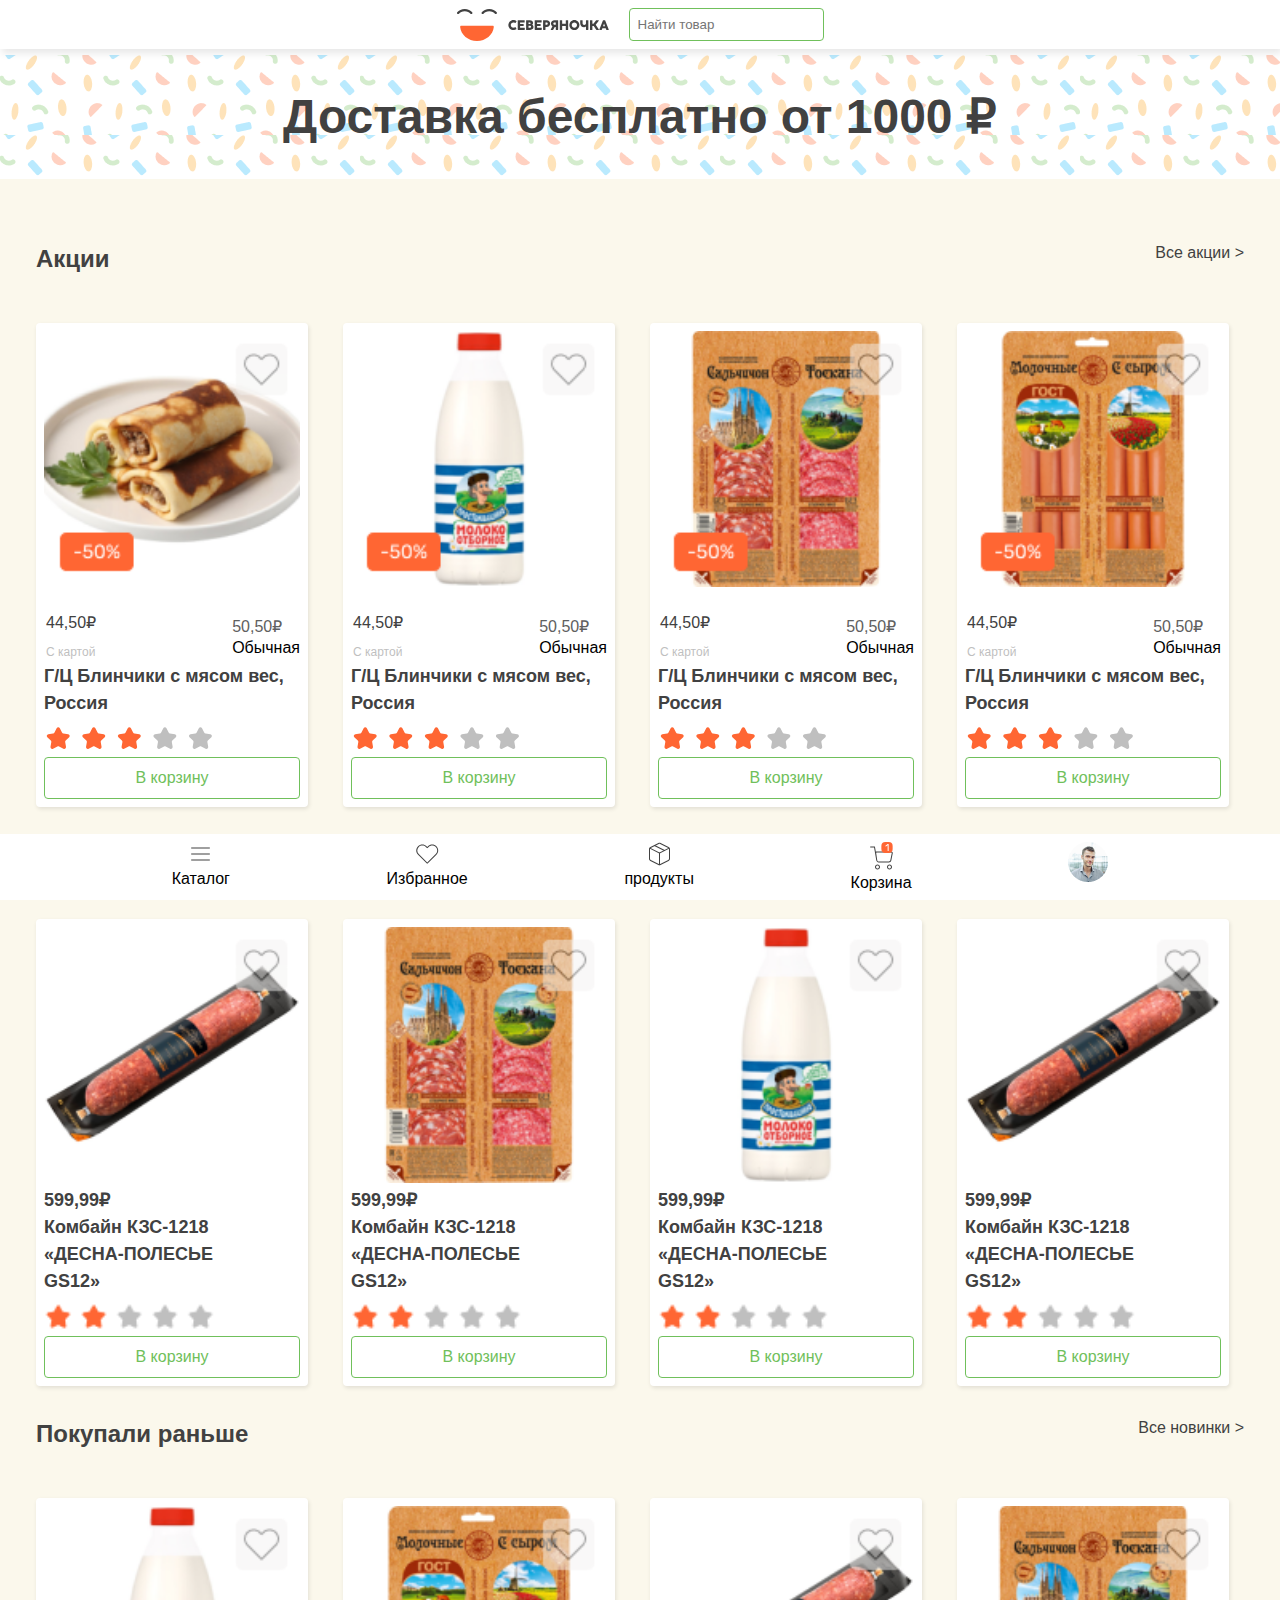
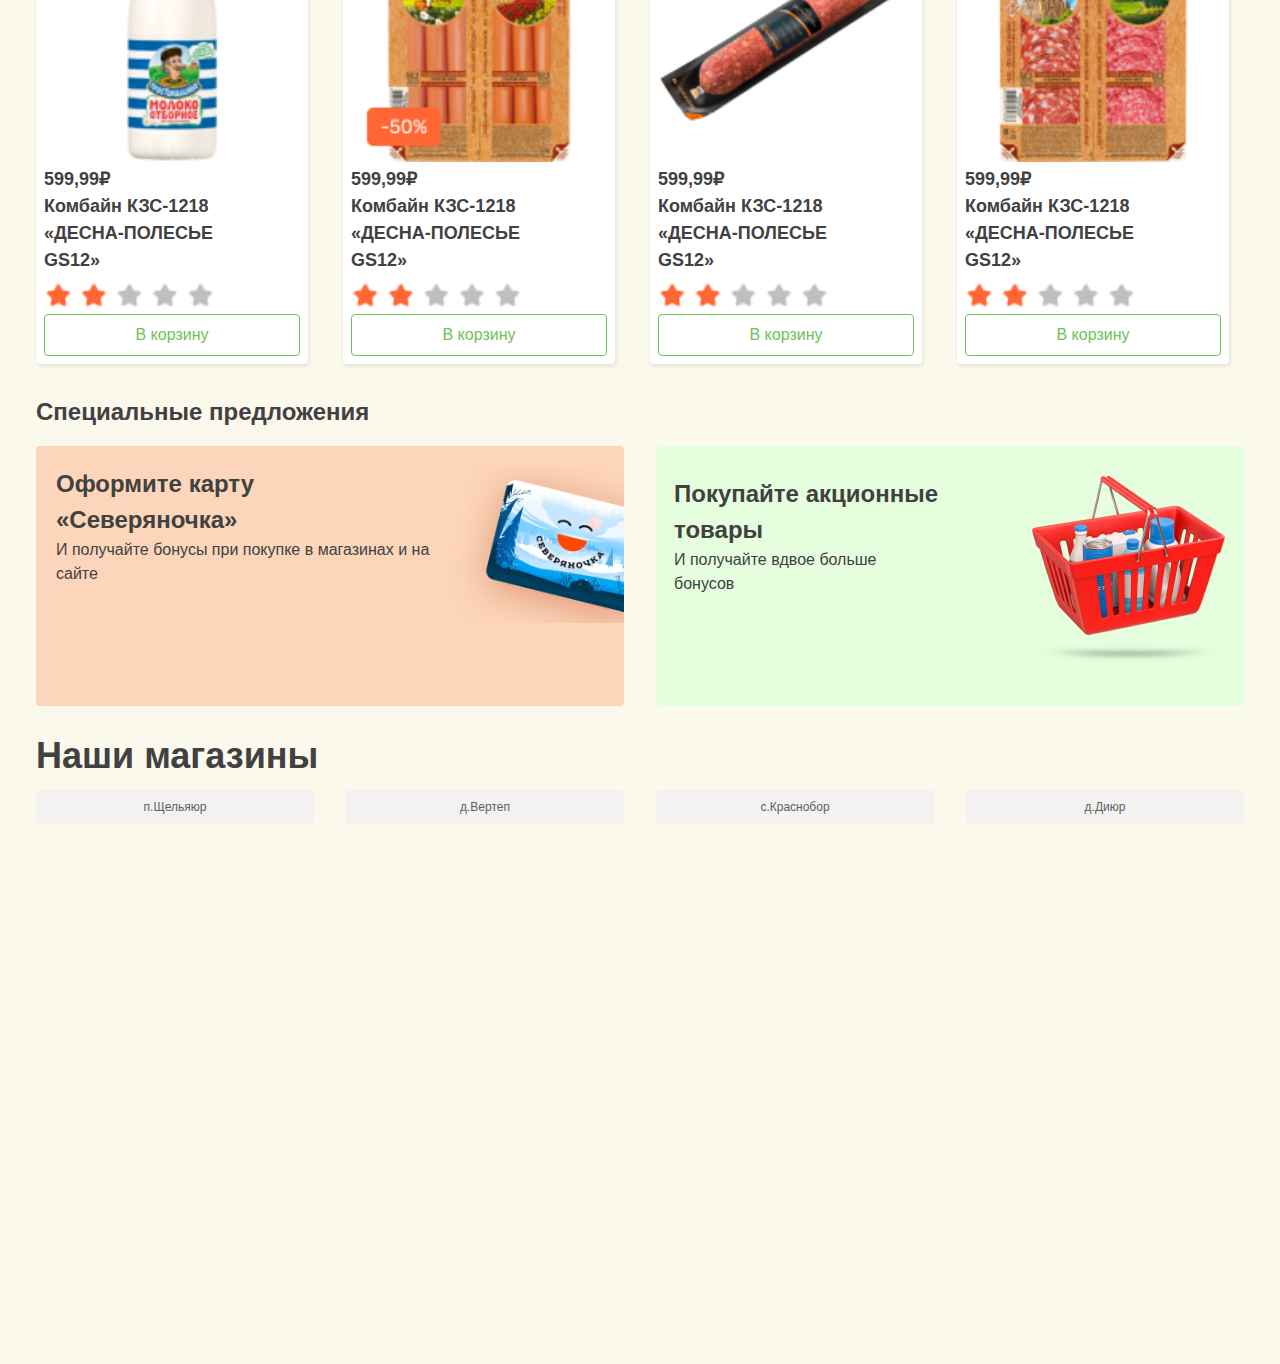
==== commit 693703f0: "jalol" ====
--- a/index.html
+++ b/index.html
@@ -83,7 +83,7 @@
                             <div class="discount__card__reating">
                                 <img src="./assets/img/home/rating.svg" alt="">
                             </div>
-                            <a href="./pages/basket.html" class="discount__card__in-cart">В корзину</a>
+                            <a href="./pages/cart.html" class="discount__card__in-cart">В корзину</a>
                         </div>
                     </div>
                     <div class="discount__card">
@@ -107,7 +107,7 @@
                             <div class="discount__card__reating">
                                 <img src="./assets/img/home/rating.svg" alt="">
                             </div>
-                            <a href="./pages/basket.html" class="discount__card__in-cart">В корзину</a>
+                            <a href="./pages/cart.html" class="discount__card__in-cart">В корзину</a>
                         </div>
                     </div>
                     <div class="discount__card">
@@ -131,7 +131,7 @@
                             <div class="discount__card__reating">
                                 <img src="./assets/img/home/rating.svg" alt="">
                             </div>
-                            <a href="./pages/basket.html" class="discount__card__in-cart">В корзину</a>
+                            <a href="./pages/cart.html" class="discount__card__in-cart">В корзину</a>
                         </div>
                     </div>
                     <div class="discount__card">
@@ -155,7 +155,7 @@
                             <div class="discount__card__reating">
                                 <img src="./assets/img/home/rating.svg" alt="">
                             </div>
-                            <a href="./pages/basket.html" class="discount__card__in-cart">В корзину</a>
+                            <a href="./pages/cart.html" class="discount__card__in-cart">В корзину</a>
                         </div>
                     </div>
                 </div>
@@ -180,7 +180,7 @@
                             <div class="item__card__reating">
                                 <img src="./assets/img/home/rating.png" alt="abc">
                             </div>
-                            <a href="./pages/basket.html" class="discount__card__in-cart">В корзину</a>
+                            <a href="./pages/cart.html" class="discount__card__in-cart">В корзину</a>
                         </div>
                     </div>
                     <div class="item__card">
@@ -198,7 +198,7 @@
                                 <img src="./assets/img/home/rating.png" alt="abc">
                             </div>
                         </div>
-                        <a href="./pages/basket.html" class="discount__card__in-cart">В корзину</a>
+                        <a href="./pages/cart.html" class="discount__card__in-cart">В корзину</a>
             
                     </div>
                     <div class="item__card">
@@ -216,7 +216,7 @@
                                 <img src="./assets/img/home/rating.png" alt="abc">
                             </div>
                         </div>
-                        <a href="./pages/basket.html" class="discount__card__in-cart">В корзину</a>
+                        <a href="./pages/cart.html" class="discount__card__in-cart">В корзину</a>
             
                     </div>
                     <div class="item__card">
@@ -234,7 +234,7 @@
                                 <img src="./assets/img/home/rating.png" alt="abc">
                             </div>
                         </div>
-                        <a href="./pages/basket.html" class="discount__card__in-cart">В корзину</a>
+                        <a href="./pages/cart.html" class="discount__card__in-cart">В корзину</a>
                     </div>
                 </div>
             </section>
@@ -259,7 +259,7 @@
                                 <img src="./assets/img/home/rating.png" alt="abc">
                             </div>
                         </div>
-                        <a href="./pages/basket.html" class="discount__card__in-cart">В корзину</a>
+                        <a href="./pages/cart.html" class="discount__card__in-cart">В корзину</a>
             
                     </div>
                     <div class="item__card">
@@ -276,7 +276,7 @@
                             <div class="item__card__reating">
                                 <img src="./assets/img/home/rating.png" alt="abc">
                             </div>
-                            <a href="./pages/basket.html" class="discount__card__in-cart">В корзину</a>
+                            <a href="./pages/cart.html" class="discount__card__in-cart">В корзину</a>
                         </div>
                     </div>
                     <div class="item__card">
@@ -294,7 +294,7 @@
                                 <img src="./assets/img/home/rating.png" alt="abc">
                             </div>
                         </div>
-                        <a href="./pages/basket.html" class="discount__card__in-cart">В корзину</a>
+                        <a href="./pages/cart.html" class="discount__card__in-cart">В корзину</a>
                     </div>
                     <div class="item__card">
                         <div class="item__card__review">
@@ -311,12 +311,62 @@
                                 <img src="./assets/img/home/rating.png" alt="abc">
                             </div>
                         </div>
-                        <a href="./pages/basket.html" class="discount__card__in-cart">В корзину</a>
-            
-                    </div>
-            
-                </div>
-            </section>
+                        <a href="./pages/cart.html" class="discount__card__in-cart">В корзину</a>
+            
+                    </div>
+            
+                </div>
+            </section>
+            </section>
+            <section id="offer">
+                <div class="offer__title">
+                    <h2>Специальные предложения</h2>
+                </div>
+                <section id="offer__cards">
+                    <div class="offer__card-1">
+                        <div class="o-card__text">
+                            <h3>Оформите карту <br> «Северяночка»</h3>
+                            <p>И получайте бонусы при  покупке в магазинах и на  сайте</p>
+                        </div>
+                        <div class="o-card__img">
+                            <img src="./assets/img/home/offer-card.png" alt="abc">
+                        </div>
+                    </div>
+                    <div class="offer__card-2">
+                        <div class="o-card__text">
+                            <h3>Покупайте акционные <br> товары</h3>
+                            <p>И получайте вдвое больше <br> бонусов</p>
+                        </div>
+                        <div class="o-card__img">
+                            <img src="./assets/img/home/offer-basket.png" alt="abc">
+                        </div>
+                    </div>
+                </section>
+            </section>
+            <section id="location">
+                <div class="location__tittle">
+                    <h2>Наши магазины</h2>
+                </div>
+                <div class="location__button">
+                    <button>
+                        п.Щельяюр
+                    </button>
+                    <button>
+                        д.Вертеп
+                    </button>
+                    <button>
+                        с.Краснобор
+                    </button>
+                    <button>
+                        д.Диюр
+                    </button>
+                </div>
+                <div class="locarion__map">
+                    <iframe
+                        src="https://www.google.com/maps/embed?pb=!1m18!1m12!1m3!1d2998.073069253112!2d69.20123767587322!3d41.285514171313025!2m3!1f0!2f0!3f0!3m2!1i1024!2i768!4f13.1!3m3!1m2!1s0x38ae8ba578f4f58d%3A0xd7a2ecf23413b7a0!2sNajot%20Ta'lim%20Chilonzor%20Filial!5e0!3m2!1sen!2s!4v1704806152799!5m2!1sen!2s"
+                        width="600" height="450" style="border: 0" allowfullscreen="" loading="lazy"
+                        referrerpolicy="no-referrer-when-downgrade"></iframe>
+                </div>
             </section>
         </div>
     </main>
--- a/css/home.min.css
+++ b/css/home.min.css
@@ -1 +1 @@
-.container__1235{max-width:1238px;margin-left:auto;margin-right:auto;padding:0 15px}.nav__top{width:100%;background-color:#fff;position:fixed;padding:8px 15px;display:-webkit-box !important;display:-ms-flexbox !important;display:flex !important;-webkit-box-pack:center;-ms-flex-pack:center;justify-content:center;gap:20px;-webkit-box-align:center;-ms-flex-align:center;align-items:center;-webkit-box-shadow:2px 4px 8px 0px rgba(0,0,0,.1019607843);box-shadow:2px 4px 8px 0px rgba(0,0,0,.1019607843)}.nav__top input{padding:8px;border-radius:4px;border:1px solid var(--Main-Secondary, #70C05B);background:var(--Main-Surface, #FFF)}.nav__bottom{width:100%;background-color:#fff;position:fixed;top:auto;bottom:0;padding:8px 15px;display:-webkit-box;display:-ms-flexbox;display:flex;text-align:center;-webkit-box-pack:space-evenly;-ms-flex-pack:space-evenly;justify-content:space-evenly}*{padding:0;margin:0;font-family:"Rubik",sans-serif}*,*::after,*::before{-webkit-box-sizing:border-box;box-sizing:border-box}a{text-decoration:none}@font-face{font-family:"Rubik900",sans-serif;src:url(/assets/fonts/static/Rubik-Black.ttf)}@font-face{font-family:"Rubik700",sans-serif;src:url(/assets/fonts/static/./Rubik-Bold.ttf)}@font-face{font-family:"Rubik800",sans-serif;src:url(/assets/fonts/static/./Rubik-ExtraBold.ttf)}@font-face{font-family:"Rubik300",sans-serif;src:url(/assets/fonts/static/./Rubik-Light.ttf)}@font-face{font-family:"Rubik500",sans-serif;src:url(/assets/fonts/static/./Rubik-Medium.ttf)}@font-face{font-family:"Rubik400",sans-serif;src:url(/assets/fonts/static/./Rubik-Regular.ttf)}@font-face{font-family:"Rubik600",sans-serif;src:url(/assets/fonts/static/./Rubik-SemiBold.ttf)}header{padding:55px 0 0 0}#header__adverse{padding:26px 0;-webkit-box-align:center;-ms-flex-align:center;align-items:center;background-image:url(../../assets/img/home/adversting-background.png)}#header__adverse h3{font-family:"Rubik700",sans-serif;color:#414141;text-align:center;font-size:48px;font-weight:700;line-height:150%}.discount__tittle,.items__tittle{display:-webkit-box;display:-ms-flexbox;display:flex;-webkit-box-pack:justify;-ms-flex-pack:justify;justify-content:space-between;margin-bottom:16px}.discount__tittle h2,.items__tittle h2{color:#414141;font-size:24px;font-style:normal;font-weight:700;line-height:150%}.discount__tittle a,.items__tittle a{color:#606060;text-decoration:none;color:#414141;text-align:center;font-size:16px;font-weight:400;line-height:150%}main{padding:62px 0;background-color:#fff;background:#fbf8ec}.main__shop img{width:100%}.card__pay{display:-webkit-box;display:-ms-flexbox;display:flex;-webkit-box-pack:justify;-ms-flex-pack:justify;justify-content:space-between;margin-bottom:8px}.card__pay .card__cost-card{color:#414141;font-size:18px;font-weight:700;line-height:150%}.card__pay .card__pay-card{color:#bfbfbf;font-size:12px;font-weight:400;line-height:150%}.discount__cards,.items__cards{display:grid;grid-template-columns:repeat(1, 2fr);gap:16px;padding:30px 0}.discount__card,.item__card{max-width:272px;padding:8px;border-radius:4px;background:#fff;-webkit-box-shadow:1px 2px 4px 0px rgba(0,0,0,.1);box-shadow:1px 2px 4px 0px rgba(0,0,0,.1);-webkit-transition:all .2;transition:all .2}.discount__card__description{color:#414141;font-weight:700;font-size:18px;line-height:150%;margin-bottom:8px}.item__card__description{color:#414141;font-weight:700;font-size:18px;line-height:150%;margin-bottom:8px}.discount__card__banknote h2{color:#606060;font-family:"Rubik",sans-serif;font-weight:400;font-size:16px;line-height:150%}.discount__card__credit{padding:2px}.discount__card__credit h2{color:#414141;font-weight:400;font-size:16px;line-height:150%;margin-bottom:8px}.discount__card__credit p{color:#bfbfbf;font-weight:400;font-size:12px;line-height:150%}.item__card__cost h2{color:#414141;font-size:18px;font-weight:700;line-height:150%}.discount__card__in-cart{display:-webkit-box;display:-ms-flexbox;display:flex;text-align:center;-webkit-box-pack:center;-ms-flex-pack:center;justify-content:center;width:100%;padding:8px;border-radius:4px;border:1px solid #70c05b;color:#70c05b;font-family:"Rubik",sans-serif;font-weight:400;font-size:16px;line-height:150%;-webkit-transition:all 250ms;transition:all 250ms}.discount__card__in-cart:hover{background-color:#f63;border:1px solid #f63;color:#fff}.discount__card__review img{width:100%;margin-bottom:18px}.discount__card__cost{display:-webkit-box;display:-ms-flexbox;display:flex;-webkit-box-pack:justify;-ms-flex-pack:justify;justify-content:space-between;-webkit-box-align:center;-ms-flex-align:center;align-items:center}@media(max-width: 500px){.discount__card,.item__card{max-width:160px}}@media(max-width: 500px){.item__card{max-width:160px}}@media(min-width: 500px){.discount__cards{display:grid;grid-template-columns:repeat(2, 2fr);gap:20px}}@media(min-width: 920px){.discount__cards{display:grid;grid-template-columns:repeat(4, 1fr)}}@media(min-width: 500px){.items__cards{display:grid;grid-template-columns:repeat(2, 2fr);gap:20px}}@media(min-width: 920px){.items__cards{display:grid;grid-template-columns:repeat(4, 1fr)}}+.container__1235{max-width:1238px;margin-left:auto;margin-right:auto;padding:0 15px}.nav__top{width:100%;background-color:#fff;position:fixed;padding:8px 15px;display:-webkit-box !important;display:-ms-flexbox !important;display:flex !important;-webkit-box-pack:center;-ms-flex-pack:center;justify-content:center;gap:20px;-webkit-box-align:center;-ms-flex-align:center;align-items:center;-webkit-box-shadow:2px 4px 8px 0px rgba(0,0,0,.1019607843);box-shadow:2px 4px 8px 0px rgba(0,0,0,.1019607843)}.nav__top input{padding:8px;border-radius:4px;border:1px solid var(--Main-Secondary, #70C05B);background:var(--Main-Surface, #FFF)}.nav__bottom{width:100%;background-color:#fff;position:fixed;top:auto;bottom:0;padding:8px 15px;display:-webkit-box;display:-ms-flexbox;display:flex;text-align:center;-webkit-box-pack:space-evenly;-ms-flex-pack:space-evenly;justify-content:space-evenly}*{padding:0;margin:0;font-family:"Rubik",sans-serif}*,*::after,*::before{-webkit-box-sizing:border-box;box-sizing:border-box}a{text-decoration:none}iframe{width:100%}@font-face{font-family:"Rubik900",sans-serif;src:url(/assets/fonts/static/Rubik-Black.ttf)}@font-face{font-family:"Rubik700",sans-serif;src:url(/assets/fonts/static/./Rubik-Bold.ttf)}@font-face{font-family:"Rubik800",sans-serif;src:url(/assets/fonts/static/./Rubik-ExtraBold.ttf)}@font-face{font-family:"Rubik300",sans-serif;src:url(/assets/fonts/static/./Rubik-Light.ttf)}@font-face{font-family:"Rubik500",sans-serif;src:url(/assets/fonts/static/./Rubik-Medium.ttf)}@font-face{font-family:"Rubik400",sans-serif;src:url(/assets/fonts/static/./Rubik-Regular.ttf)}@font-face{font-family:"Rubik600",sans-serif;src:url(/assets/fonts/static/./Rubik-SemiBold.ttf)}header{padding:55px 0 0 0}#header__adverse{padding:26px 0;-webkit-box-align:center;-ms-flex-align:center;align-items:center;background-image:url(../../assets/img/home/adversting-background.png)}#header__adverse h3{font-family:"Rubik700",sans-serif;color:#414141;text-align:center;font-size:48px;font-weight:700;line-height:150%}.discount__tittle,.items__tittle{display:-webkit-box;display:-ms-flexbox;display:flex;-webkit-box-pack:justify;-ms-flex-pack:justify;justify-content:space-between;margin-bottom:16px}.discount__tittle h2,.items__tittle h2{color:#414141;font-size:24px;font-style:normal;font-weight:700;line-height:150%}.discount__tittle a,.items__tittle a{color:#606060;text-decoration:none;color:#414141;text-align:center;font-size:16px;font-weight:400;line-height:150%}main{padding:62px 0;background-color:#fff;background:#fbf8ec}.main__shop img{width:100%}.card__pay{display:-webkit-box;display:-ms-flexbox;display:flex;-webkit-box-pack:justify;-ms-flex-pack:justify;justify-content:space-between;margin-bottom:8px}.card__pay .card__cost-card{color:#414141;font-size:18px;font-weight:700;line-height:150%}.card__pay .card__pay-card{color:#bfbfbf;font-size:12px;font-weight:400;line-height:150%}.discount__cards,.items__cards{display:grid;grid-template-columns:repeat(1, 2fr);gap:16px;padding:30px 0}.discount__card,.item__card{max-width:272px;padding:8px;border-radius:4px;background:#fff;-webkit-box-shadow:1px 2px 4px 0px rgba(0,0,0,.1);box-shadow:1px 2px 4px 0px rgba(0,0,0,.1);-webkit-transition:all .2;transition:all .2}.discount__card__description{color:#414141;font-weight:700;font-size:18px;line-height:150%;margin-bottom:8px}.item__card__description{color:#414141;font-weight:700;font-size:18px;line-height:150%;margin-bottom:8px}.discount__card__banknote h2{color:#606060;font-family:"Rubik",sans-serif;font-weight:400;font-size:16px;line-height:150%}.discount__card__credit{padding:2px}.discount__card__credit h2{color:#414141;font-weight:400;font-size:16px;line-height:150%;margin-bottom:8px}.discount__card__credit p{color:#bfbfbf;font-weight:400;font-size:12px;line-height:150%}.item__card__cost h2{color:#414141;font-size:18px;font-weight:700;line-height:150%}.discount__card__in-cart{display:-webkit-box;display:-ms-flexbox;display:flex;text-align:center;-webkit-box-pack:center;-ms-flex-pack:center;justify-content:center;width:100%;padding:8px;border-radius:4px;border:1px solid #70c05b;color:#70c05b;font-family:"Rubik",sans-serif;font-weight:400;font-size:16px;line-height:150%;-webkit-transition:all 250ms;transition:all 250ms}.discount__card__in-cart:hover{background-color:#f63;border:1px solid #f63;color:#fff}.discount__card__review img{width:100%;margin-bottom:18px}.discount__card__cost{display:-webkit-box;display:-ms-flexbox;display:flex;-webkit-box-pack:justify;-ms-flex-pack:justify;justify-content:space-between;-webkit-box-align:center;-ms-flex-align:center;align-items:center}.offer__title h2{color:#414141;font-size:24px;font-weight:700;line-height:150%;margin-bottom:16px}#offer__cards{display:grid;grid-template-columns:repeat(1, 1fr)}#offer__cards .offer__card-1,#offer__cards .offer__card-2{border-radius:4px;display:-webkit-box;display:-ms-flexbox;display:flex;-webkit-box-pack:justify;-ms-flex-pack:justify;justify-content:space-between;margin-bottom:32px;-webkit-transition:.5s;transition:.5s}#offer__cards .offer__card-1:hover,#offer__cards .offer__card-2:hover{-webkit-box-shadow:0px 8px 16px 0px rgba(202,147,96,.5);box-shadow:0px 8px 16px 0px rgba(202,147,96,.5)}#offer__cards .offer__card-1 h3,#offer__cards .offer__card-2 h3{color:#414141;font-size:24px;font-weight:700;line-height:150%}#offer__cards .offer__card-1 p,#offer__cards .offer__card-2 p{color:#414141;font-size:16px;font-weight:400;line-height:150%}#offer__cards .offer__card-1{background:#fcd5ba;padding:20px 0 20px 20px}#offer__cards .offer__card-1 img{width:100%}#offer__cards .offer__card-2{padding:30px 19px 40px 18px;background:var(--Main-SecondaryMuted, #E5FFDE)}#offer__cards .offer__card-2 img{width:100%}.location__tittle{color:var(--Main-onSurface, #414141);font-size:24px;font-weight:700;line-height:150%;margin-bottom:16px}.location__button{margin-bottom:24px}.location__button button{margin-right:18px 8px;border-radius:4px;padding:8px;border:0px solid;background:var(--Grayscale-Lightest, #F3F2F1);color:var(--Grayscale-Hardest, #606060);text-align:center;font-size:12px;font-weight:400;line-height:150%;-webkit-transition:all .5s;transition:all .5s}.location__button button:hover{border-radius:4px;background:var(--Main-Secondary, #70C05B);color:var(--Main-onSecondary, #FFF)}@media(max-width: 500px){.discount__card,.item__card{max-width:160px}}@media(max-width: 500px){.item__card{max-width:160px}}@media(min-width: 500px){.discount__cards{display:grid;grid-template-columns:repeat(2, 2fr);gap:20px}}@media(min-width: 920px){.discount__cards{display:grid;grid-template-columns:repeat(4, 1fr)}}@media(min-width: 500px){.items__cards{display:grid;grid-template-columns:repeat(2, 2fr);gap:20px}}@media(min-width: 920px){.items__cards{display:grid;grid-template-columns:repeat(4, 1fr)}}@media(min-width: 980px){#offer__cards{display:grid;grid-template-columns:repeat(2, 1fr);gap:32px}}@media(min-width: 980px){.location__button{display:grid;grid-template-columns:repeat(4, 1fr);gap:32px}}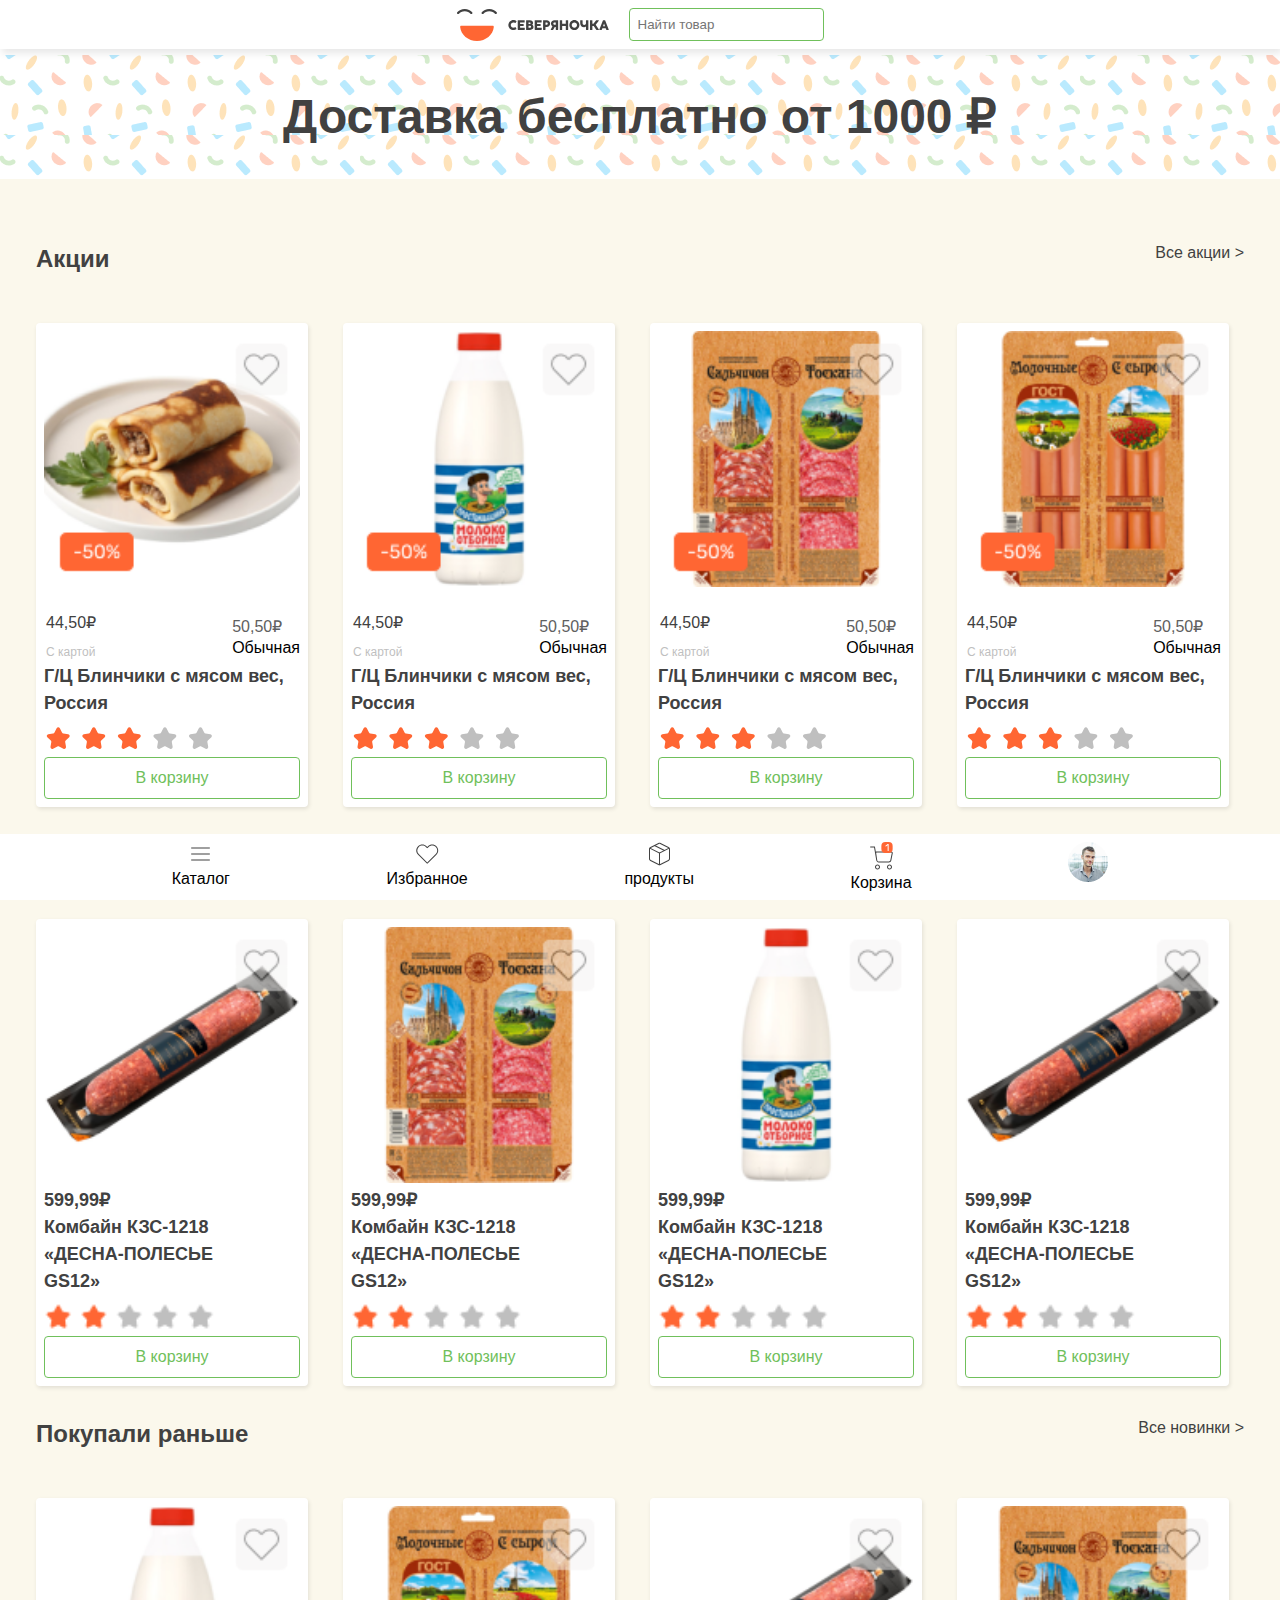
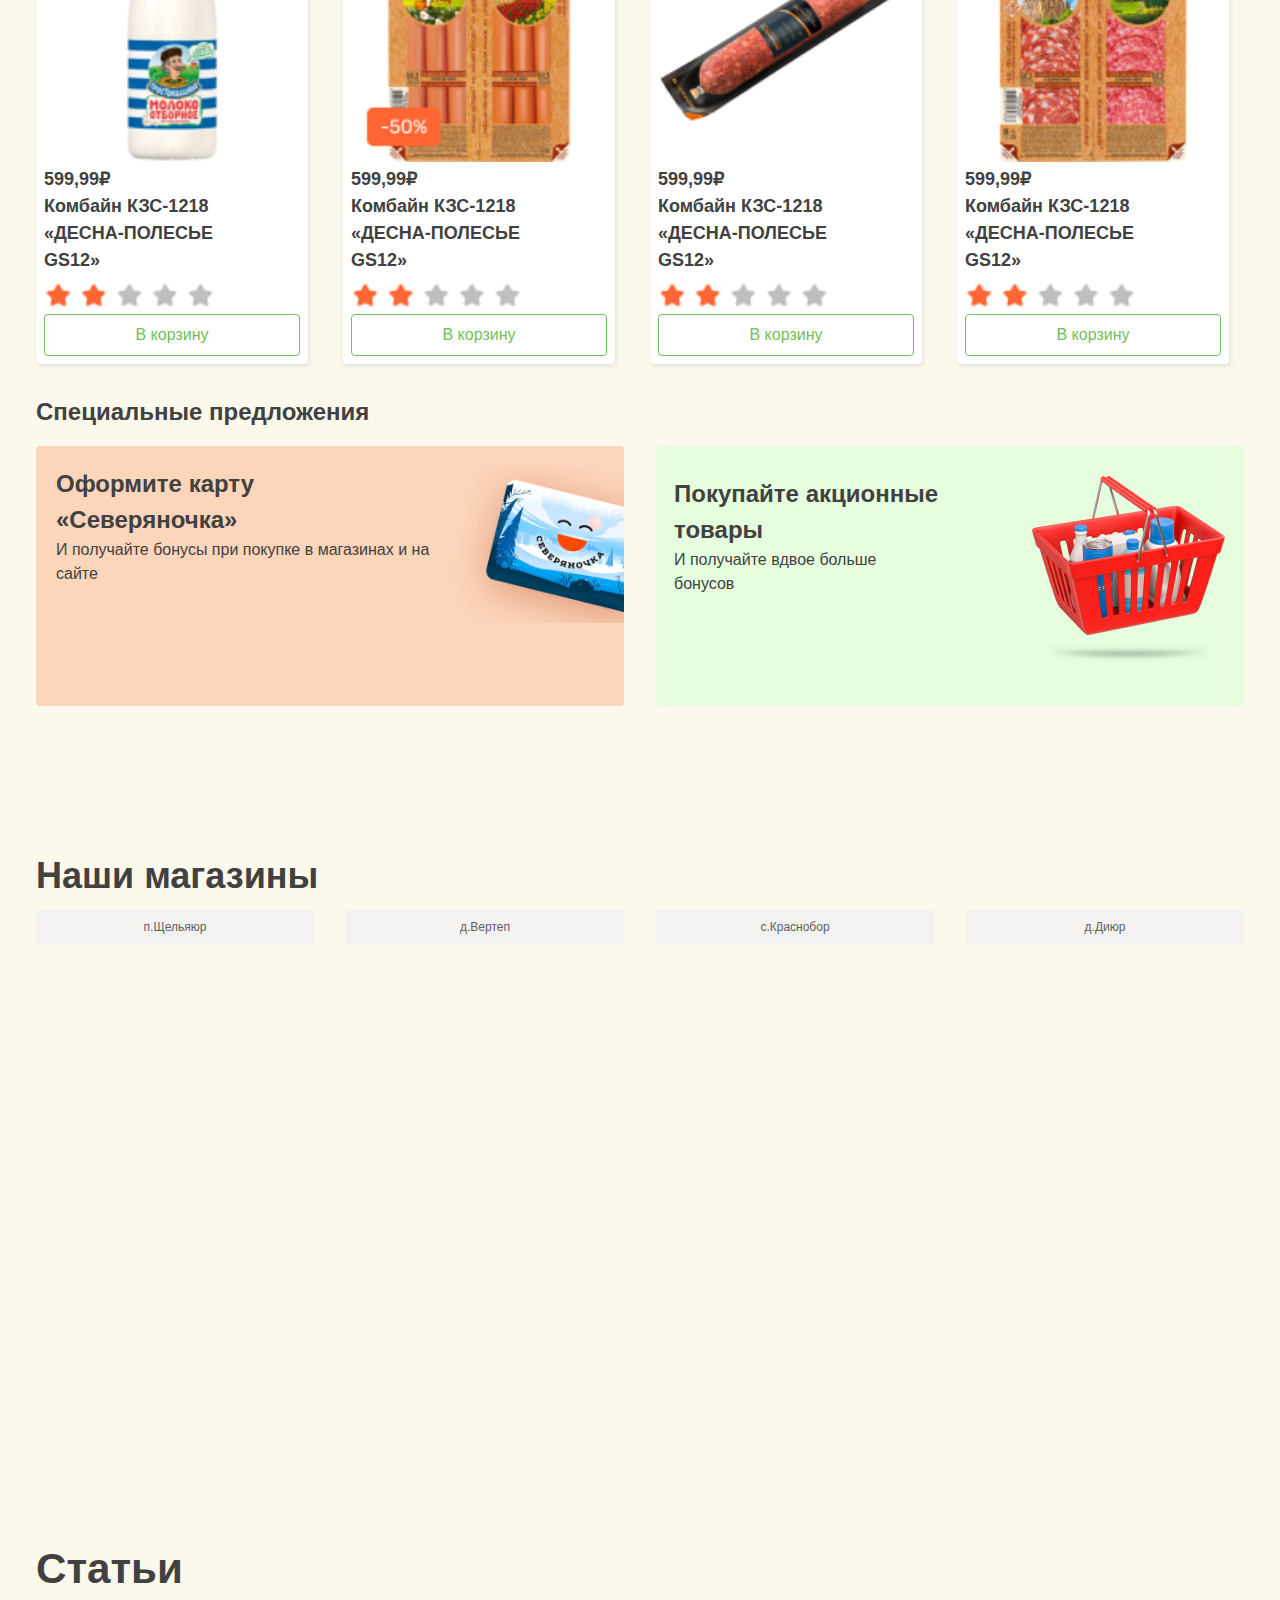
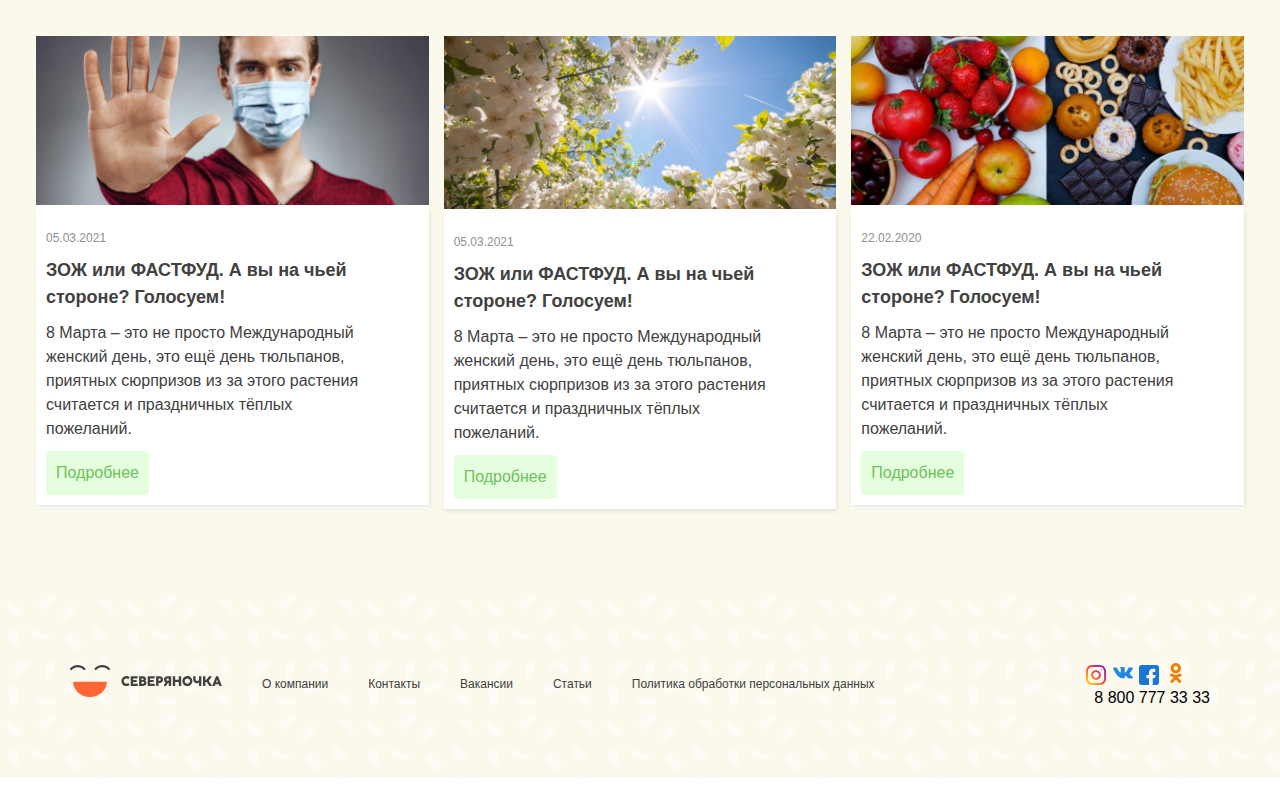
==== commit 78b9104f: "jalol" ====
--- a/index.html
+++ b/index.html
@@ -7,7 +7,7 @@
     <title>HOME</title>
 </head>
 <body>
-    <nav id = "navbar">
+     <nav id = "navbar">
             <div class="nav__top">
                 <img src="/assets/img/./nav/nav__logo.svg" alt="abc">
                 <form>
@@ -45,7 +45,8 @@
                     </a>
                 </span>
             </div>
-    </nav>
+    </nav> 
+
     <header>
         <section id="header__adverse">
             <div class="header__adverse_">
@@ -368,8 +369,90 @@
                         referrerpolicy="no-referrer-when-downgrade"></iframe>
                 </div>
             </section>
+            <section id="articles">
+                <div class="articles__titttle">
+                    <h3>Статьи</h3>
+                </div>
+                <div class="articles__cards">
+                    <div class="articles__chart">
+                        <div class="acricles_card_top">
+                            <img src="./assets/img/home/articles-1.png" alt="abc">
+                        </div> 
+                        <div class="articles_cars_button">
+                            <p class="card__data">05.03.2021</p>
+                            <h4>ЗОЖ или ФАСТФУД. А вы на чьей <br> стороне? Голосуем!</h4>
+                            <p>8 Марта – это не просто Международный <br> женский день, это ещё день тюльпанов, <br> приятных сюрпризов из за этого
+                                растения <br> считается и праздничных тёплых <br>
+                                пожеланий.</p>
+                            <button>Подробнее</button>
+                        </div>
+                    </div>
+                    <div class="articles__chart">
+                        <div class="acricles_card_top">
+                            <img src="./assets/img/home/articles-2.png" alt="abc">
+                        </div>
+                        <div class="articles_cars_button">
+                            <p class="card__data">05.03.2021</p>
+                            <h4>ЗОЖ или ФАСТФУД. А вы на чьей <br> стороне? Голосуем!</h4>
+                            <p>8 Марта – это не просто Международный <br> женский день, это ещё день тюльпанов, <br> приятных сюрпризов из за этого растения <br> считается и праздничных тёплых <br>
+                            пожеланий.</p>
+                            <button>Подробнее</button>
+                        </div>
+                    </div>
+                    <div class="articles__chart">
+                        <div class="acricles_card_top">
+                            <img src="./assets/img/home/articles-3.png" alt="abc">
+                        </div>
+                        <div class="articles_cars_button">
+                            <p class="card__data">22.02.2020</p>
+                            <h4>ЗОЖ или ФАСТФУД. А вы на чьей <br> стороне? Голосуем!</h4>
+                            <p>8 Марта – это не просто Международный <br> женский день, это ещё день тюльпанов, <br> приятных сюрпризов из за этого
+                                растения <br> считается и праздничных тёплых <br>
+                                пожеланий.</p>
+                            <button>Подробнее</button>
+                        </div>
+                    </div>
+                </div>
+            </section>
         </div>
     </main>
-    <footer></footer>
+    <footer>
+        <div class="container__1250 footer">
+            <ul class="footer__list">
+                <li class="footer__logo">
+                    <a href="#">
+                        <img src="assets/img/nav/nav__logo.svg" alt="">
+                    </a>
+                </li>
+                <li class="footer__items">
+                    <a href="pages/about.html">О компании</a>
+                </li>
+                <li class="footer__items">
+                    <a href="pages/contact.html">Контакты</a>
+                </li>
+                <li class="footer__items">
+                    <a href="pages/vacancy.html">Вакансии</a>
+                </li>
+                <li class="footer__items"><a href="pages/vacancy.html">Статьи</a></li>
+                <li class="footer__items">
+                    <a href="pages/articles.html">Политика обработки персональных данных</a>
+                </li>
+            </ul>
+            <div class="footer__end">
+                <div class="footer__brands">
+                    <img src="assets/img/footer/instagram.svg" alt="">
+                    <img src="assets/img/footer/wkontacte.svg" alt="">
+                    <img src="assets/img/footer/facebook.svg" alt="">
+                    <img src="assets/img/footer/ok.svg" alt="">
+                </div>
+                <div class="phone">
+                    <a href="pages/contact.html">
+                        <img src="assets/images/phone.svg" alt="">
+                    </a>
+                    <p>8 800 777 33 33</p>
+                </div>
+            </div>
+        </div>
+    </footer>
 </body>
 </html>--- a/css/home.min.css
+++ b/css/home.min.css
@@ -1 +1 @@
-.container__1235{max-width:1238px;margin-left:auto;margin-right:auto;padding:0 15px}.nav__top{width:100%;background-color:#fff;position:fixed;padding:8px 15px;display:-webkit-box !important;display:-ms-flexbox !important;display:flex !important;-webkit-box-pack:center;-ms-flex-pack:center;justify-content:center;gap:20px;-webkit-box-align:center;-ms-flex-align:center;align-items:center;-webkit-box-shadow:2px 4px 8px 0px rgba(0,0,0,.1019607843);box-shadow:2px 4px 8px 0px rgba(0,0,0,.1019607843)}.nav__top input{padding:8px;border-radius:4px;border:1px solid var(--Main-Secondary, #70C05B);background:var(--Main-Surface, #FFF)}.nav__bottom{width:100%;background-color:#fff;position:fixed;top:auto;bottom:0;padding:8px 15px;display:-webkit-box;display:-ms-flexbox;display:flex;text-align:center;-webkit-box-pack:space-evenly;-ms-flex-pack:space-evenly;justify-content:space-evenly}*{padding:0;margin:0;font-family:"Rubik",sans-serif}*,*::after,*::before{-webkit-box-sizing:border-box;box-sizing:border-box}a{text-decoration:none}iframe{width:100%}@font-face{font-family:"Rubik900",sans-serif;src:url(/assets/fonts/static/Rubik-Black.ttf)}@font-face{font-family:"Rubik700",sans-serif;src:url(/assets/fonts/static/./Rubik-Bold.ttf)}@font-face{font-family:"Rubik800",sans-serif;src:url(/assets/fonts/static/./Rubik-ExtraBold.ttf)}@font-face{font-family:"Rubik300",sans-serif;src:url(/assets/fonts/static/./Rubik-Light.ttf)}@font-face{font-family:"Rubik500",sans-serif;src:url(/assets/fonts/static/./Rubik-Medium.ttf)}@font-face{font-family:"Rubik400",sans-serif;src:url(/assets/fonts/static/./Rubik-Regular.ttf)}@font-face{font-family:"Rubik600",sans-serif;src:url(/assets/fonts/static/./Rubik-SemiBold.ttf)}header{padding:55px 0 0 0}#header__adverse{padding:26px 0;-webkit-box-align:center;-ms-flex-align:center;align-items:center;background-image:url(../../assets/img/home/adversting-background.png)}#header__adverse h3{font-family:"Rubik700",sans-serif;color:#414141;text-align:center;font-size:48px;font-weight:700;line-height:150%}.discount__tittle,.items__tittle{display:-webkit-box;display:-ms-flexbox;display:flex;-webkit-box-pack:justify;-ms-flex-pack:justify;justify-content:space-between;margin-bottom:16px}.discount__tittle h2,.items__tittle h2{color:#414141;font-size:24px;font-style:normal;font-weight:700;line-height:150%}.discount__tittle a,.items__tittle a{color:#606060;text-decoration:none;color:#414141;text-align:center;font-size:16px;font-weight:400;line-height:150%}main{padding:62px 0;background-color:#fff;background:#fbf8ec}.main__shop img{width:100%}.card__pay{display:-webkit-box;display:-ms-flexbox;display:flex;-webkit-box-pack:justify;-ms-flex-pack:justify;justify-content:space-between;margin-bottom:8px}.card__pay .card__cost-card{color:#414141;font-size:18px;font-weight:700;line-height:150%}.card__pay .card__pay-card{color:#bfbfbf;font-size:12px;font-weight:400;line-height:150%}.discount__cards,.items__cards{display:grid;grid-template-columns:repeat(1, 2fr);gap:16px;padding:30px 0}.discount__card,.item__card{max-width:272px;padding:8px;border-radius:4px;background:#fff;-webkit-box-shadow:1px 2px 4px 0px rgba(0,0,0,.1);box-shadow:1px 2px 4px 0px rgba(0,0,0,.1);-webkit-transition:all .2;transition:all .2}.discount__card__description{color:#414141;font-weight:700;font-size:18px;line-height:150%;margin-bottom:8px}.item__card__description{color:#414141;font-weight:700;font-size:18px;line-height:150%;margin-bottom:8px}.discount__card__banknote h2{color:#606060;font-family:"Rubik",sans-serif;font-weight:400;font-size:16px;line-height:150%}.discount__card__credit{padding:2px}.discount__card__credit h2{color:#414141;font-weight:400;font-size:16px;line-height:150%;margin-bottom:8px}.discount__card__credit p{color:#bfbfbf;font-weight:400;font-size:12px;line-height:150%}.item__card__cost h2{color:#414141;font-size:18px;font-weight:700;line-height:150%}.discount__card__in-cart{display:-webkit-box;display:-ms-flexbox;display:flex;text-align:center;-webkit-box-pack:center;-ms-flex-pack:center;justify-content:center;width:100%;padding:8px;border-radius:4px;border:1px solid #70c05b;color:#70c05b;font-family:"Rubik",sans-serif;font-weight:400;font-size:16px;line-height:150%;-webkit-transition:all 250ms;transition:all 250ms}.discount__card__in-cart:hover{background-color:#f63;border:1px solid #f63;color:#fff}.discount__card__review img{width:100%;margin-bottom:18px}.discount__card__cost{display:-webkit-box;display:-ms-flexbox;display:flex;-webkit-box-pack:justify;-ms-flex-pack:justify;justify-content:space-between;-webkit-box-align:center;-ms-flex-align:center;align-items:center}.offer__title h2{color:#414141;font-size:24px;font-weight:700;line-height:150%;margin-bottom:16px}#offer__cards{display:grid;grid-template-columns:repeat(1, 1fr)}#offer__cards .offer__card-1,#offer__cards .offer__card-2{border-radius:4px;display:-webkit-box;display:-ms-flexbox;display:flex;-webkit-box-pack:justify;-ms-flex-pack:justify;justify-content:space-between;margin-bottom:32px;-webkit-transition:.5s;transition:.5s}#offer__cards .offer__card-1:hover,#offer__cards .offer__card-2:hover{-webkit-box-shadow:0px 8px 16px 0px rgba(202,147,96,.5);box-shadow:0px 8px 16px 0px rgba(202,147,96,.5)}#offer__cards .offer__card-1 h3,#offer__cards .offer__card-2 h3{color:#414141;font-size:24px;font-weight:700;line-height:150%}#offer__cards .offer__card-1 p,#offer__cards .offer__card-2 p{color:#414141;font-size:16px;font-weight:400;line-height:150%}#offer__cards .offer__card-1{background:#fcd5ba;padding:20px 0 20px 20px}#offer__cards .offer__card-1 img{width:100%}#offer__cards .offer__card-2{padding:30px 19px 40px 18px;background:var(--Main-SecondaryMuted, #E5FFDE)}#offer__cards .offer__card-2 img{width:100%}.location__tittle{color:var(--Main-onSurface, #414141);font-size:24px;font-weight:700;line-height:150%;margin-bottom:16px}.location__button{margin-bottom:24px}.location__button button{margin-right:18px 8px;border-radius:4px;padding:8px;border:0px solid;background:var(--Grayscale-Lightest, #F3F2F1);color:var(--Grayscale-Hardest, #606060);text-align:center;font-size:12px;font-weight:400;line-height:150%;-webkit-transition:all .5s;transition:all .5s}.location__button button:hover{border-radius:4px;background:var(--Main-Secondary, #70C05B);color:var(--Main-onSecondary, #FFF)}@media(max-width: 500px){.discount__card,.item__card{max-width:160px}}@media(max-width: 500px){.item__card{max-width:160px}}@media(min-width: 500px){.discount__cards{display:grid;grid-template-columns:repeat(2, 2fr);gap:20px}}@media(min-width: 920px){.discount__cards{display:grid;grid-template-columns:repeat(4, 1fr)}}@media(min-width: 500px){.items__cards{display:grid;grid-template-columns:repeat(2, 2fr);gap:20px}}@media(min-width: 920px){.items__cards{display:grid;grid-template-columns:repeat(4, 1fr)}}@media(min-width: 980px){#offer__cards{display:grid;grid-template-columns:repeat(2, 1fr);gap:32px}}@media(min-width: 980px){.location__button{display:grid;grid-template-columns:repeat(4, 1fr);gap:32px}}+.container__1235{max-width:1238px;margin-left:auto;margin-right:auto;padding:0 15px}.nav__top{width:100%;background-color:#fff;position:fixed;padding:8px 15px;display:-webkit-box !important;display:-ms-flexbox !important;display:flex !important;-webkit-box-pack:center;-ms-flex-pack:center;justify-content:center;gap:20px;-webkit-box-align:center;-ms-flex-align:center;align-items:center;-webkit-box-shadow:2px 4px 8px 0px rgba(0,0,0,.1019607843);box-shadow:2px 4px 8px 0px rgba(0,0,0,.1019607843)}.nav__top input{padding:8px;border-radius:4px;border:1px solid var(--Main-Secondary, #70C05B);background:var(--Main-Surface, #FFF)}.nav__bottom{width:100%;background-color:#fff;position:fixed;top:auto;bottom:0;padding:8px 15px;display:-webkit-box;display:-ms-flexbox;display:flex;text-align:center;-webkit-box-pack:space-evenly;-ms-flex-pack:space-evenly;justify-content:space-evenly}*{padding:0;margin:0;font-family:"Rubik",sans-serif}*,*::after,*::before{-webkit-box-sizing:border-box;box-sizing:border-box}li{list-style-type:none}a{text-decoration:none}iframe{width:100%}@font-face{font-family:"Rubik900",sans-serif;src:url(/assets/fonts/static/Rubik-Black.ttf)}@font-face{font-family:"Rubik700",sans-serif;src:url(/assets/fonts/static/./Rubik-Bold.ttf)}@font-face{font-family:"Rubik800",sans-serif;src:url(/assets/fonts/static/./Rubik-ExtraBold.ttf)}@font-face{font-family:"Rubik300",sans-serif;src:url(/assets/fonts/static/./Rubik-Light.ttf)}@font-face{font-family:"Rubik500",sans-serif;src:url(/assets/fonts/static/./Rubik-Medium.ttf)}@font-face{font-family:"Rubik400",sans-serif;src:url(/assets/fonts/static/./Rubik-Regular.ttf)}@font-face{font-family:"Rubik600",sans-serif;src:url(/assets/fonts/static/./Rubik-SemiBold.ttf)}.footer{padding:70px;display:-webkit-box;display:-ms-flexbox;display:flex;-webkit-box-align:center;-ms-flex-align:center;align-items:center;-webkit-box-pack:justify;-ms-flex-pack:justify;justify-content:space-between;margin-bottom:10px;background:var(--Main-BGPage, #FBF8EC);background-image:url(/assets/img/footer/bg.png)}.footer__list{display:-webkit-box;display:-ms-flexbox;display:flex;-webkit-box-align:center;-ms-flex-align:center;align-items:center;gap:40px}.footer__list a{color:#414141;font-size:12px;font-weight:400;line-height:150%}.footer__end .phone{display:-webkit-box;display:-ms-flexbox;display:flex;-webkit-box-align:center;-ms-flex-align:center;align-items:center;gap:8px}@media(max-width: 780px){.footer{-webkit-box-orient:horizontal;-webkit-box-direction:normal;-ms-flex-direction:row;flex-direction:row}}@media(max-width: 1070px){.footer{-webkit-box-orient:vertical;-webkit-box-direction:normal;-ms-flex-direction:column;flex-direction:column}}@media(max-width: 780px){.footer__list{-webkit-box-orient:vertical;-webkit-box-direction:normal;-ms-flex-direction:column;flex-direction:column;gap:20px}}header{padding:55px 0 0 0}#header__adverse{padding:26px 0;-webkit-box-align:center;-ms-flex-align:center;align-items:center;background-image:url(../../assets/img/home/adversting-background.png)}#header__adverse h3{font-family:"Rubik700",sans-serif;color:#414141;text-align:center;font-size:48px;font-weight:700;line-height:150%}.discount__tittle,.items__tittle{display:-webkit-box;display:-ms-flexbox;display:flex;-webkit-box-pack:justify;-ms-flex-pack:justify;justify-content:space-between;margin-bottom:16px}.discount__tittle h2,.items__tittle h2{color:#414141;font-size:24px;font-style:normal;font-weight:700;line-height:150%}.discount__tittle a,.items__tittle a{color:#606060;text-decoration:none;color:#414141;text-align:center;font-size:16px;font-weight:400;line-height:150%}main{padding:62px 0;background-color:#fff;background:#fbf8ec}.main__shop img{width:100%}.card__pay{display:-webkit-box;display:-ms-flexbox;display:flex;-webkit-box-pack:justify;-ms-flex-pack:justify;justify-content:space-between;margin-bottom:8px}.card__pay .card__cost-card{color:#414141;font-size:18px;font-weight:700;line-height:150%}.card__pay .card__pay-card{color:#bfbfbf;font-size:12px;font-weight:400;line-height:150%}.discount__cards,.items__cards{display:grid;grid-template-columns:repeat(1, 2fr);gap:16px;padding:30px 0}.discount__card,.item__card{max-width:272px;padding:8px;border-radius:4px;background:#fff;-webkit-box-shadow:1px 2px 4px 0px rgba(0,0,0,.1);box-shadow:1px 2px 4px 0px rgba(0,0,0,.1);-webkit-transition:all .2;transition:all .2}.discount__card__description{color:#414141;font-weight:700;font-size:18px;line-height:150%;margin-bottom:8px}.item__card__description{color:#414141;font-weight:700;font-size:18px;line-height:150%;margin-bottom:8px}.discount__card__banknote h2{color:#606060;font-family:"Rubik",sans-serif;font-weight:400;font-size:16px;line-height:150%}.discount__card__credit{padding:2px}.discount__card__credit h2{color:#414141;font-weight:400;font-size:16px;line-height:150%;margin-bottom:8px}.discount__card__credit p{color:#bfbfbf;font-weight:400;font-size:12px;line-height:150%}.item__card__cost h2{color:#414141;font-size:18px;font-weight:700;line-height:150%}.discount__card__in-cart{display:-webkit-box;display:-ms-flexbox;display:flex;text-align:center;-webkit-box-pack:center;-ms-flex-pack:center;justify-content:center;width:100%;padding:8px;border-radius:4px;border:1px solid #70c05b;color:#70c05b;font-family:"Rubik",sans-serif;font-weight:400;font-size:16px;line-height:150%;-webkit-transition:all 250ms;transition:all 250ms}.discount__card__in-cart:hover{background-color:#f63;border:1px solid #f63;color:#fff}.discount__card__review img{width:100%;margin-bottom:18px}.discount__card__cost{display:-webkit-box;display:-ms-flexbox;display:flex;-webkit-box-pack:justify;-ms-flex-pack:justify;justify-content:space-between;-webkit-box-align:center;-ms-flex-align:center;align-items:center}.offer__title h2{color:#414141;font-size:24px;font-weight:700;line-height:150%;margin-bottom:16px}#offer__cards{display:grid;grid-template-columns:repeat(1, 1fr)}#offer__cards .offer__card-1,#offer__cards .offer__card-2{border-radius:4px;display:-webkit-box;display:-ms-flexbox;display:flex;-webkit-box-pack:justify;-ms-flex-pack:justify;justify-content:space-between;margin-bottom:32px;-webkit-transition:.5s;transition:.5s}#offer__cards .offer__card-1:hover,#offer__cards .offer__card-2:hover{-webkit-box-shadow:0px 8px 16px 0px rgba(202,147,96,.5);box-shadow:0px 8px 16px 0px rgba(202,147,96,.5)}#offer__cards .offer__card-1 h3,#offer__cards .offer__card-2 h3{color:#414141;font-size:24px;font-weight:700;line-height:150%}#offer__cards .offer__card-1 p,#offer__cards .offer__card-2 p{color:#414141;font-size:16px;font-weight:400;line-height:150%}#offer__cards .offer__card-1{background:#fcd5ba;padding:20px 0 20px 20px}#offer__cards .offer__card-1 img{width:100%}#offer__cards .offer__card-2{padding:30px 19px 40px 18px;background:var(--Main-SecondaryMuted, #E5FFDE)}#offer__cards .offer__card-2 img{width:100%}#location{padding:120px 0}.location__tittle{color:var(--Main-onSurface, #414141);font-size:24px;font-weight:700;line-height:150%;margin-bottom:16px}.location__button{margin-bottom:24px}.location__button button{margin-right:18px 8px;border-radius:4px;padding:8px;border:0px solid;background:var(--Grayscale-Lightest, #F3F2F1);color:var(--Grayscale-Hardest, #606060);text-align:center;font-size:12px;font-weight:400;line-height:150%;-webkit-transition:all .5s;transition:all .5s}.location__button button:hover{border-radius:4px;background:var(--Main-Secondary, #70C05B);color:var(--Main-onSecondary, #FFF)}.articles__cards{display:grid;grid-template-columns:repeat(1, 1fr)}.articles__titttle{color:var(--Main-onSurface, #414141);font-size:36px;font-weight:700;line-height:150%;margin-bottom:40px}.articles__chart{background-color:#fff;margin-bottom:20px}.articles__chart img{width:100%}.articles_cars_button{padding:10px;-webkit-box-shadow:1px 2px 4px 0px rgba(0,0,0,.1);box-shadow:1px 2px 4px 0px rgba(0,0,0,.1)}.articles_cars_button:hover{-webkit-box-shadow:4px 8px 16px 0px rgba(255,102,51,.2);box-shadow:4px 8px 16px 0px rgba(255,102,51,.2)}.articles_cars_button p{margin:10px 0;color:var(--Main-onSurface, #414141);font-weight:400;line-height:150%}.articles_cars_button h4{color:var(--Main-onSurface, #414141);font-size:18px;font-style:normal;font-weight:700;line-height:150%}.articles_cars_button .card__data{color:var(--Grayscale-Hard, #8F8F8F);font-size:12px;font-weight:400;line-height:150%}.articles_cars_button button{color:var(--Main-Secondary, #70C05B);text-align:center;font-size:16px;font-weight:400;line-height:150%;border-radius:4px;background:var(--Main-SecondaryMuted, #E5FFDE);border:0px solid;padding:10px;-webkit-transition:.5s;transition:.5s}.articles_cars_button button:hover{background:var(--Main-Secondary, #70C05B);color:#fff}@media(max-width: 500px){.discount__card,.item__card{max-width:160px}}@media(max-width: 500px){.item__card{max-width:160px}}@media(min-width: 500px){.discount__cards{display:grid;grid-template-columns:repeat(2, 2fr);gap:20px}}@media(min-width: 920px){.discount__cards{display:grid;grid-template-columns:repeat(4, 1fr)}}@media(min-width: 500px){.items__cards{display:grid;grid-template-columns:repeat(2, 2fr);gap:20px}}@media(min-width: 920px){.items__cards{display:grid;grid-template-columns:repeat(4, 1fr)}}@media(min-width: 980px){#offer__cards{display:grid;grid-template-columns:repeat(2, 1fr);gap:32px}}@media(min-width: 980px){.location__button{display:grid;grid-template-columns:repeat(4, 1fr);gap:32px}}@media(min-width: 670px){.articles__cards{display:grid;grid-template-columns:repeat(3, 1fr);gap:15px}}@media(min-width: 1100px){.articles__cards{display:grid;grid-template-columns:repeat(3, 1fr)}}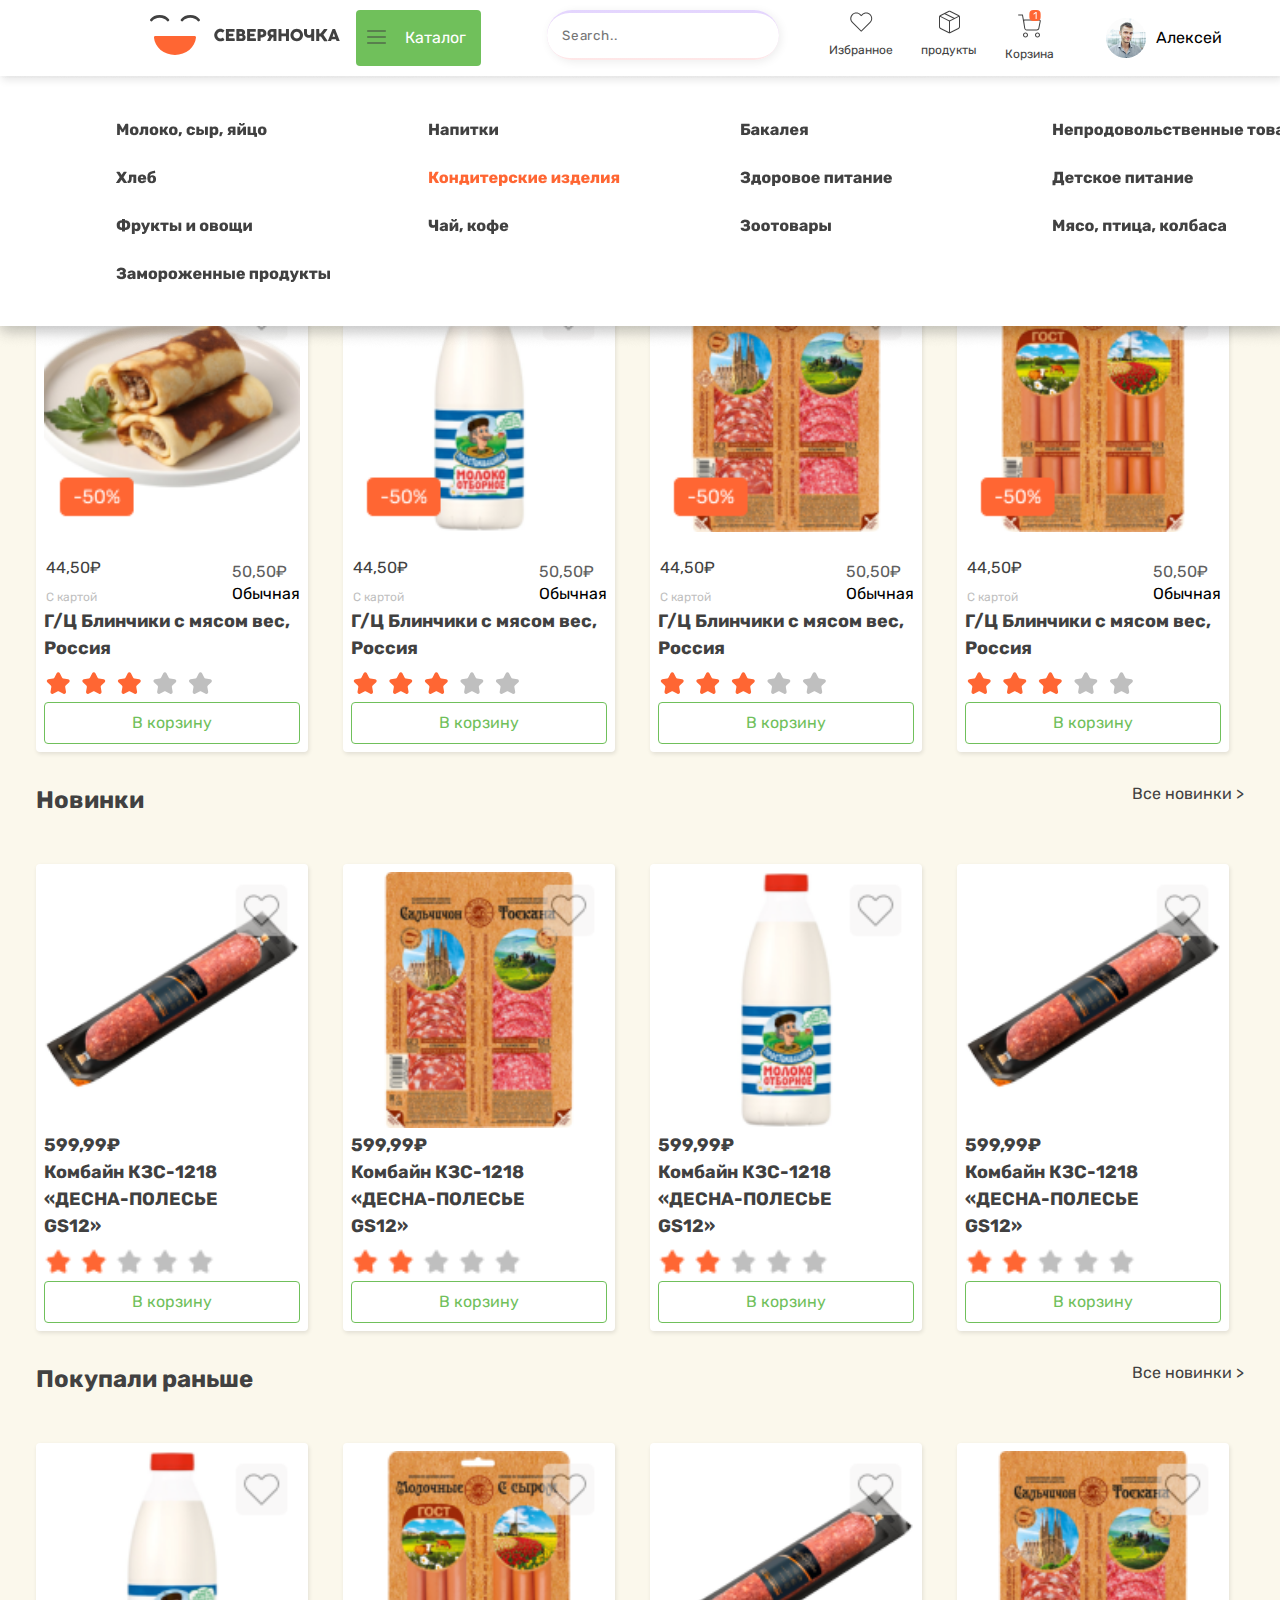
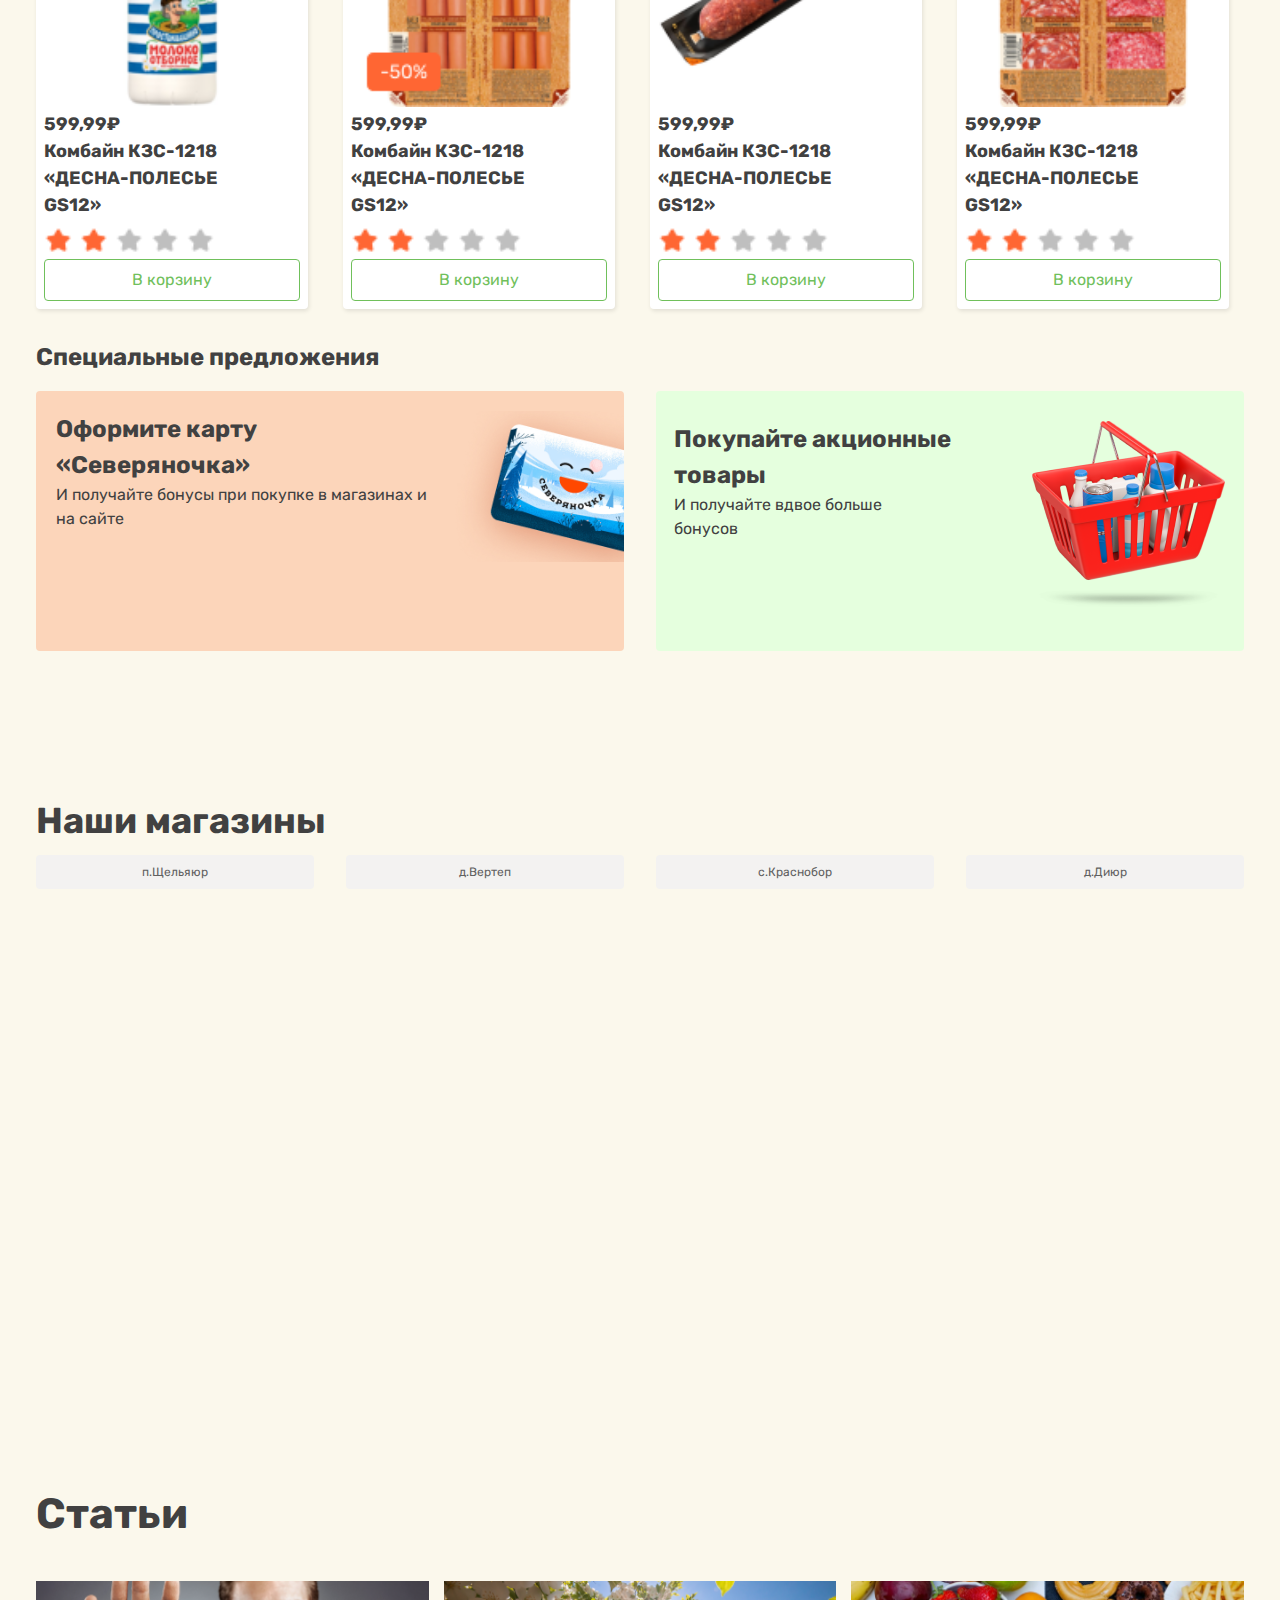
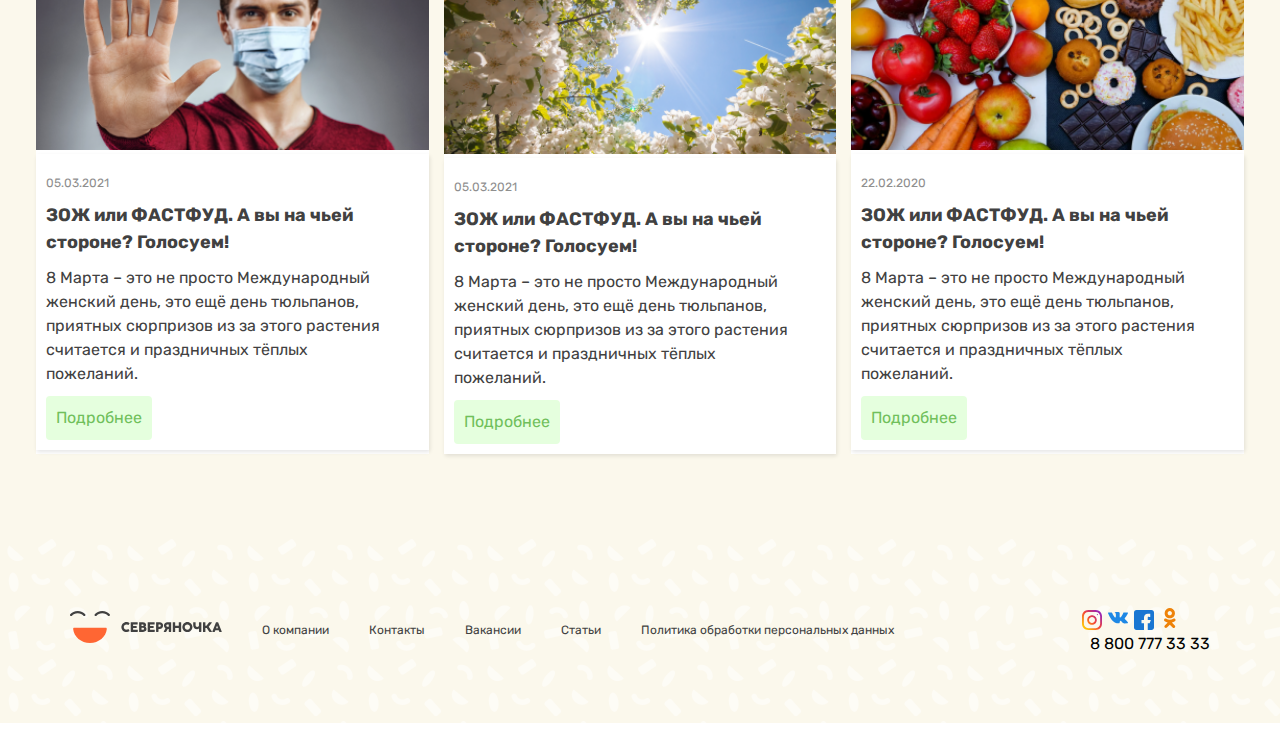
==== commit 36467683: "jalol" ====
--- a/index.html
+++ b/index.html
@@ -4,48 +4,51 @@
     <meta charset="UTF-8">
     <meta name="viewport" content="width=device-width, initial-scale=1.0">
     <link rel="stylesheet" href="./css/home.min.css">
+    <link rel="preconnect" href="https://fonts.googleapis.com">
+    <link rel="preconnect" href="https://fonts.gstatic.com" crossorigin="">
+    <link href="https://fonts.googleapis.com/css2?family=Rubik:wght@400;700&amp;display=swap" rel="stylesheet">
     <title>HOME</title>
 </head>
 <body>
-     <nav id = "navbar">
-            <div class="nav__top">
-                <img src="/assets/img/./nav/nav__logo.svg" alt="abc">
-                <form>
-                    <input type="text" placeholder="Найти товар">
-                </form>
-            </div>
-            <div class="nav__bottom">
-                <span>
-                   <a href="pages/categories.html">
-                        <img src="./assets/img/./nav/catalog.svg" alt="abc">
-                   </a> 
-                    <p>Каталог</p>
-                </span>
-                <span>
-                    <a href="./pages/favorite.html">
-                        <img src="./assets/img/./nav/lovely.svg" alt="abc">
-                    </a>  
+    <div id="katalog" style="top: 70px;">
+        <div class="katalog__menu container__1250">
+            <ul>
+                <img src="./assets/img/nav/hamburger-menu.png" alt="">
+            </ul>
+        </div>
+    </div>
+    <nav id="navbar">
+        <ul class="nav__list">
+            <a href="#" class="header__logo">
+                <img src="./assets/img/nav/nav__logo.svg" alt="logo" />
+            </a>
+            <div class="nav__toggle">
+                <button>
+                    <img src="assets/img/nav/catalog.svg" alt="abc">
+                </button>
+                <a href="pages/categories.html">Каталог</a>
+            </div>
+            <div class="InputContainer">
+                <input placeholder="Search.." id="input" class="input" name="text" type="text">
+            </div>
+            <div class="icons">
+                <a href="./pages/about.html"><img src="./assets/img/nav/lovely.svg" alt="icon" />
                     <p>Избранное</p>
-                </span>
-                <span>
-                    <a href="./pages/product.html">
-                        <img src="./assets/img/./nav/delive.svg" alt="abc">
-                    </a>
+                </a>
+                <a href="./pages/contact.html"><img src="./assets/img/nav/delive.svg" alt="icon" />
                     <p>продукты</p>
-                </span>
-                <span>
-                    <a href="./pages/cart.html">
-                        <img src="./assets/img/nav/basket.svg" alt="abc">
-                    </a>
+                </a>
+                <a href="./pages/cart.html">
+                    <img src="./assets/img/nav/basket.svg" alt="abc">
                     <p>Корзина</p>
-                </span>
-                <span>
-                    <a href="./pages/vacancy.html">
-                        <img src="./assets/img/nav/avatar.png" alt="abc">
-                    </a>
-                </span>
-            </div>
-    </nav> 
+                </a>
+            </div>
+            <div class="user">
+                <img src="./assets/img/nav/avatar.png" alt="logo" />
+                <h2>Алексей</h2>
+            </div>
+        </ul>
+    </nav>
 
     <header>
         <section id="header__adverse">
@@ -454,5 +457,28 @@
             </div>
         </div>
     </footer>
+<script src="./js/script.js"></script>
+<script>
+    window.onload = function () {
+        var dropdown = document.getElementById("katalog");
+        var toggleButton = document.querySelector('.nav__toggle button');
+
+        toggleButton.onclick = function (event) {
+            // Toggle the display property of the dropdown
+            dropdown.style.display = (dropdown.style.display === "none" || dropdown.style.display === "") ? "block" : "none";
+
+            // Prevent the click event from propagating to the window.onclick handler
+            event.stopPropagation();
+        };
+
+        // Close the dropdown if the user clicks outside of it
+        window.onclick = function () {
+            if (dropdown.style.display === "block") {
+                dropdown.style.display = "none";
+            }
+        };
+    }
+
+</script>
 </body>
 </html>--- a/css/home.min.css
+++ b/css/home.min.css
@@ -1 +1 @@
-.container__1235{max-width:1238px;margin-left:auto;margin-right:auto;padding:0 15px}.nav__top{width:100%;background-color:#fff;position:fixed;padding:8px 15px;display:-webkit-box !important;display:-ms-flexbox !important;display:flex !important;-webkit-box-pack:center;-ms-flex-pack:center;justify-content:center;gap:20px;-webkit-box-align:center;-ms-flex-align:center;align-items:center;-webkit-box-shadow:2px 4px 8px 0px rgba(0,0,0,.1019607843);box-shadow:2px 4px 8px 0px rgba(0,0,0,.1019607843)}.nav__top input{padding:8px;border-radius:4px;border:1px solid var(--Main-Secondary, #70C05B);background:var(--Main-Surface, #FFF)}.nav__bottom{width:100%;background-color:#fff;position:fixed;top:auto;bottom:0;padding:8px 15px;display:-webkit-box;display:-ms-flexbox;display:flex;text-align:center;-webkit-box-pack:space-evenly;-ms-flex-pack:space-evenly;justify-content:space-evenly}*{padding:0;margin:0;font-family:"Rubik",sans-serif}*,*::after,*::before{-webkit-box-sizing:border-box;box-sizing:border-box}li{list-style-type:none}a{text-decoration:none}iframe{width:100%}@font-face{font-family:"Rubik900",sans-serif;src:url(/assets/fonts/static/Rubik-Black.ttf)}@font-face{font-family:"Rubik700",sans-serif;src:url(/assets/fonts/static/./Rubik-Bold.ttf)}@font-face{font-family:"Rubik800",sans-serif;src:url(/assets/fonts/static/./Rubik-ExtraBold.ttf)}@font-face{font-family:"Rubik300",sans-serif;src:url(/assets/fonts/static/./Rubik-Light.ttf)}@font-face{font-family:"Rubik500",sans-serif;src:url(/assets/fonts/static/./Rubik-Medium.ttf)}@font-face{font-family:"Rubik400",sans-serif;src:url(/assets/fonts/static/./Rubik-Regular.ttf)}@font-face{font-family:"Rubik600",sans-serif;src:url(/assets/fonts/static/./Rubik-SemiBold.ttf)}.footer{padding:70px;display:-webkit-box;display:-ms-flexbox;display:flex;-webkit-box-align:center;-ms-flex-align:center;align-items:center;-webkit-box-pack:justify;-ms-flex-pack:justify;justify-content:space-between;margin-bottom:10px;background:var(--Main-BGPage, #FBF8EC);background-image:url(/assets/img/footer/bg.png)}.footer__list{display:-webkit-box;display:-ms-flexbox;display:flex;-webkit-box-align:center;-ms-flex-align:center;align-items:center;gap:40px}.footer__list a{color:#414141;font-size:12px;font-weight:400;line-height:150%}.footer__end .phone{display:-webkit-box;display:-ms-flexbox;display:flex;-webkit-box-align:center;-ms-flex-align:center;align-items:center;gap:8px}@media(max-width: 780px){.footer{-webkit-box-orient:horizontal;-webkit-box-direction:normal;-ms-flex-direction:row;flex-direction:row}}@media(max-width: 1070px){.footer{-webkit-box-orient:vertical;-webkit-box-direction:normal;-ms-flex-direction:column;flex-direction:column}}@media(max-width: 780px){.footer__list{-webkit-box-orient:vertical;-webkit-box-direction:normal;-ms-flex-direction:column;flex-direction:column;gap:20px}}header{padding:55px 0 0 0}#header__adverse{padding:26px 0;-webkit-box-align:center;-ms-flex-align:center;align-items:center;background-image:url(../../assets/img/home/adversting-background.png)}#header__adverse h3{font-family:"Rubik700",sans-serif;color:#414141;text-align:center;font-size:48px;font-weight:700;line-height:150%}.discount__tittle,.items__tittle{display:-webkit-box;display:-ms-flexbox;display:flex;-webkit-box-pack:justify;-ms-flex-pack:justify;justify-content:space-between;margin-bottom:16px}.discount__tittle h2,.items__tittle h2{color:#414141;font-size:24px;font-style:normal;font-weight:700;line-height:150%}.discount__tittle a,.items__tittle a{color:#606060;text-decoration:none;color:#414141;text-align:center;font-size:16px;font-weight:400;line-height:150%}main{padding:62px 0;background-color:#fff;background:#fbf8ec}.main__shop img{width:100%}.card__pay{display:-webkit-box;display:-ms-flexbox;display:flex;-webkit-box-pack:justify;-ms-flex-pack:justify;justify-content:space-between;margin-bottom:8px}.card__pay .card__cost-card{color:#414141;font-size:18px;font-weight:700;line-height:150%}.card__pay .card__pay-card{color:#bfbfbf;font-size:12px;font-weight:400;line-height:150%}.discount__cards,.items__cards{display:grid;grid-template-columns:repeat(1, 2fr);gap:16px;padding:30px 0}.discount__card,.item__card{max-width:272px;padding:8px;border-radius:4px;background:#fff;-webkit-box-shadow:1px 2px 4px 0px rgba(0,0,0,.1);box-shadow:1px 2px 4px 0px rgba(0,0,0,.1);-webkit-transition:all .2;transition:all .2}.discount__card__description{color:#414141;font-weight:700;font-size:18px;line-height:150%;margin-bottom:8px}.item__card__description{color:#414141;font-weight:700;font-size:18px;line-height:150%;margin-bottom:8px}.discount__card__banknote h2{color:#606060;font-family:"Rubik",sans-serif;font-weight:400;font-size:16px;line-height:150%}.discount__card__credit{padding:2px}.discount__card__credit h2{color:#414141;font-weight:400;font-size:16px;line-height:150%;margin-bottom:8px}.discount__card__credit p{color:#bfbfbf;font-weight:400;font-size:12px;line-height:150%}.item__card__cost h2{color:#414141;font-size:18px;font-weight:700;line-height:150%}.discount__card__in-cart{display:-webkit-box;display:-ms-flexbox;display:flex;text-align:center;-webkit-box-pack:center;-ms-flex-pack:center;justify-content:center;width:100%;padding:8px;border-radius:4px;border:1px solid #70c05b;color:#70c05b;font-family:"Rubik",sans-serif;font-weight:400;font-size:16px;line-height:150%;-webkit-transition:all 250ms;transition:all 250ms}.discount__card__in-cart:hover{background-color:#f63;border:1px solid #f63;color:#fff}.discount__card__review img{width:100%;margin-bottom:18px}.discount__card__cost{display:-webkit-box;display:-ms-flexbox;display:flex;-webkit-box-pack:justify;-ms-flex-pack:justify;justify-content:space-between;-webkit-box-align:center;-ms-flex-align:center;align-items:center}.offer__title h2{color:#414141;font-size:24px;font-weight:700;line-height:150%;margin-bottom:16px}#offer__cards{display:grid;grid-template-columns:repeat(1, 1fr)}#offer__cards .offer__card-1,#offer__cards .offer__card-2{border-radius:4px;display:-webkit-box;display:-ms-flexbox;display:flex;-webkit-box-pack:justify;-ms-flex-pack:justify;justify-content:space-between;margin-bottom:32px;-webkit-transition:.5s;transition:.5s}#offer__cards .offer__card-1:hover,#offer__cards .offer__card-2:hover{-webkit-box-shadow:0px 8px 16px 0px rgba(202,147,96,.5);box-shadow:0px 8px 16px 0px rgba(202,147,96,.5)}#offer__cards .offer__card-1 h3,#offer__cards .offer__card-2 h3{color:#414141;font-size:24px;font-weight:700;line-height:150%}#offer__cards .offer__card-1 p,#offer__cards .offer__card-2 p{color:#414141;font-size:16px;font-weight:400;line-height:150%}#offer__cards .offer__card-1{background:#fcd5ba;padding:20px 0 20px 20px}#offer__cards .offer__card-1 img{width:100%}#offer__cards .offer__card-2{padding:30px 19px 40px 18px;background:var(--Main-SecondaryMuted, #E5FFDE)}#offer__cards .offer__card-2 img{width:100%}#location{padding:120px 0}.location__tittle{color:var(--Main-onSurface, #414141);font-size:24px;font-weight:700;line-height:150%;margin-bottom:16px}.location__button{margin-bottom:24px}.location__button button{margin-right:18px 8px;border-radius:4px;padding:8px;border:0px solid;background:var(--Grayscale-Lightest, #F3F2F1);color:var(--Grayscale-Hardest, #606060);text-align:center;font-size:12px;font-weight:400;line-height:150%;-webkit-transition:all .5s;transition:all .5s}.location__button button:hover{border-radius:4px;background:var(--Main-Secondary, #70C05B);color:var(--Main-onSecondary, #FFF)}.articles__cards{display:grid;grid-template-columns:repeat(1, 1fr)}.articles__titttle{color:var(--Main-onSurface, #414141);font-size:36px;font-weight:700;line-height:150%;margin-bottom:40px}.articles__chart{background-color:#fff;margin-bottom:20px}.articles__chart img{width:100%}.articles_cars_button{padding:10px;-webkit-box-shadow:1px 2px 4px 0px rgba(0,0,0,.1);box-shadow:1px 2px 4px 0px rgba(0,0,0,.1)}.articles_cars_button:hover{-webkit-box-shadow:4px 8px 16px 0px rgba(255,102,51,.2);box-shadow:4px 8px 16px 0px rgba(255,102,51,.2)}.articles_cars_button p{margin:10px 0;color:var(--Main-onSurface, #414141);font-weight:400;line-height:150%}.articles_cars_button h4{color:var(--Main-onSurface, #414141);font-size:18px;font-style:normal;font-weight:700;line-height:150%}.articles_cars_button .card__data{color:var(--Grayscale-Hard, #8F8F8F);font-size:12px;font-weight:400;line-height:150%}.articles_cars_button button{color:var(--Main-Secondary, #70C05B);text-align:center;font-size:16px;font-weight:400;line-height:150%;border-radius:4px;background:var(--Main-SecondaryMuted, #E5FFDE);border:0px solid;padding:10px;-webkit-transition:.5s;transition:.5s}.articles_cars_button button:hover{background:var(--Main-Secondary, #70C05B);color:#fff}@media(max-width: 500px){.discount__card,.item__card{max-width:160px}}@media(max-width: 500px){.item__card{max-width:160px}}@media(min-width: 500px){.discount__cards{display:grid;grid-template-columns:repeat(2, 2fr);gap:20px}}@media(min-width: 920px){.discount__cards{display:grid;grid-template-columns:repeat(4, 1fr)}}@media(min-width: 500px){.items__cards{display:grid;grid-template-columns:repeat(2, 2fr);gap:20px}}@media(min-width: 920px){.items__cards{display:grid;grid-template-columns:repeat(4, 1fr)}}@media(min-width: 980px){#offer__cards{display:grid;grid-template-columns:repeat(2, 1fr);gap:32px}}@media(min-width: 980px){.location__button{display:grid;grid-template-columns:repeat(4, 1fr);gap:32px}}@media(min-width: 670px){.articles__cards{display:grid;grid-template-columns:repeat(3, 1fr);gap:15px}}@media(min-width: 1100px){.articles__cards{display:grid;grid-template-columns:repeat(3, 1fr)}}+.container__1235{max-width:1238px;margin-left:auto;margin-right:auto;padding:0 15px}#navbar{display:inline;width:100vw;position:fixed;z-index:10000;background-color:#fff}#navbar .nav__list{display:-webkit-box;display:-ms-flexbox;display:flex;padding:10px 50px;-webkit-box-shadow:2px 4px 8px 0px rgba(0,0,0,.1);box-shadow:2px 4px 8px 0px rgba(0,0,0,.1)}#navbar .header__logo img{width:190px;height:50px;margin-left:100px}#navbar .catalog{display:-webkit-box;display:-ms-flexbox;display:flex;width:140px;height:45px;padding:8px;-webkit-box-pack:center;-ms-flex-pack:center;justify-content:center;-webkit-box-align:center;-ms-flex-align:center;align-items:center;gap:8px;border-radius:4px;background:#70c05b;margin-left:50px}#navbar .catalog img{cursor:pointer}#navbar .catalog h1{font-size:22px;font-style:normal;font-weight:400;line-height:150%;color:#fff}#navbar .InputContainer{width:300px;height:50px;display:-webkit-box;display:-ms-flexbox;display:flex;margin:0px 10px;margin-left:50px;-webkit-box-align:center;-ms-flex-align:center;align-items:center;-webkit-box-pack:center;-ms-flex-pack:center;justify-content:center;background:-webkit-gradient(linear, left top, left bottom, from(rgb(227, 213, 255)), to(rgb(255, 231, 231)));background:linear-gradient(to bottom, rgb(227, 213, 255), rgb(255, 231, 231));border-radius:30px;overflow:hidden;-webkit-box-shadow:2px 2px 10px rgba(0,0,0,.075);box-shadow:2px 2px 10px rgba(0,0,0,.075)}#navbar .input{width:295px;height:45px;border:none;outline:none;background-color:#fff;border-radius:30px;padding-left:15px;letter-spacing:.8px;color:#131313;font-size:13.4px}#navbar .icons{display:-webkit-box;display:-ms-flexbox;display:flex;gap:28px;margin-left:40px}#navbar .icons a{display:-webkit-box;display:-ms-flexbox;display:flex;-webkit-box-orient:vertical;-webkit-box-direction:normal;-ms-flex-direction:column;flex-direction:column;-webkit-box-align:center;-ms-flex-align:center;align-items:center;gap:7px}#navbar .icons a p{font-size:12px;font-style:normal;font-weight:400;line-height:150%;text-align:center;color:#414141}#navbar .user{display:-webkit-box;display:-ms-flexbox;display:flex;padding:8px;-webkit-box-align:center;-ms-flex-align:center;align-items:center;gap:10px;-ms-flex-item-align:stretch;align-self:stretch;margin-left:44px}#navbar .user h2{font-size:16px;font-style:normal;font-weight:400;line-height:150%}.nav__toggle{position:relative;display:-webkit-box;display:-ms-flexbox;display:flex;-webkit-box-align:center;-ms-flex-align:center;align-items:center;background-color:#70c05b;border-radius:4px;margin:0 16px}.nav__toggle a{width:92px;height:44px;color:#fff;display:-webkit-box;display:-ms-flexbox;display:flex;-webkit-box-pack:center;-ms-flex-pack:center;justify-content:center;-webkit-box-align:center;-ms-flex-align:center;align-items:center;font-weight:400;font-size:16px;line-height:150%;border-radius:4px}.nav__toggle button{padding:8px 0 8px 8px;border:0px solid;border-radius:4px;background-color:rgba(0,0,0,0)}#katalog{position:fixed;right:0;left:0;top:-200px;width:100%;height:248px;gap:20px;border-radius:4px;background-color:#fff;-webkit-transition:.5s;transition:.5s;-webkit-box-shadow:0px 8px 16px 0px rgba(0,0,0,.15);box-shadow:0px 8px 16px 0px rgba(0,0,0,.15);z-index:5}*{padding:0;margin:0;font-family:"Rubik",sans-serif}button,a{cursor:pointer}*,*::after,*::before{-webkit-box-sizing:border-box;box-sizing:border-box}li{list-style-type:none}a{text-decoration:none}iframe{width:100%}@font-face{font-family:"Rubik900",sans-serif;src:url(/assets/fonts/static/Rubik-Black.ttf)}@font-face{font-family:"Rubik700",sans-serif;src:url(/assets/fonts/static/./Rubik-Bold.ttf)}@font-face{font-family:"Rubik800",sans-serif;src:url(/assets/fonts/static/./Rubik-ExtraBold.ttf)}@font-face{font-family:"Rubik300",sans-serif;src:url(/assets/fonts/static/./Rubik-Light.ttf)}@font-face{font-family:"Rubik500",sans-serif;src:url(/assets/fonts/static/./Rubik-Medium.ttf)}@font-face{font-family:"Rubik400",sans-serif;src:url(/assets/fonts/static/./Rubik-Regular.ttf)}@font-face{font-family:"Rubik600",sans-serif;src:url(/assets/fonts/static/./Rubik-SemiBold.ttf)}.footer{padding:70px;display:-webkit-box;display:-ms-flexbox;display:flex;-webkit-box-align:center;-ms-flex-align:center;align-items:center;-webkit-box-pack:justify;-ms-flex-pack:justify;justify-content:space-between;margin-bottom:10px;background:var(--Main-BGPage, #FBF8EC);background-image:url(/assets/img/footer/bg.png)}.footer__list{display:-webkit-box;display:-ms-flexbox;display:flex;-webkit-box-align:center;-ms-flex-align:center;align-items:center;gap:40px}.footer__list a{color:#414141;font-size:12px;font-weight:400;line-height:150%}.footer__end .phone{display:-webkit-box;display:-ms-flexbox;display:flex;-webkit-box-align:center;-ms-flex-align:center;align-items:center;gap:8px}@media(max-width: 780px){.footer{-webkit-box-orient:horizontal;-webkit-box-direction:normal;-ms-flex-direction:row;flex-direction:row}}@media(max-width: 1070px){.footer{-webkit-box-orient:vertical;-webkit-box-direction:normal;-ms-flex-direction:column;flex-direction:column}}@media(max-width: 780px){.footer__list{-webkit-box-orient:vertical;-webkit-box-direction:normal;-ms-flex-direction:column;flex-direction:column;gap:20px}}#header__adverse{padding:26px 0;-webkit-box-align:center;-ms-flex-align:center;align-items:center;background-image:url(../../assets/img/home/adversting-background.png)}#header__adverse h3{font-family:"Rubik700",sans-serif;color:#414141;text-align:center;font-size:48px;font-weight:700;line-height:150%}.discount__tittle,.items__tittle{display:-webkit-box;display:-ms-flexbox;display:flex;-webkit-box-pack:justify;-ms-flex-pack:justify;justify-content:space-between;margin-bottom:16px}.discount__tittle h2,.items__tittle h2{color:#414141;font-size:24px;font-style:normal;font-weight:700;line-height:150%}.discount__tittle a,.items__tittle a{color:#606060;text-decoration:none;color:#414141;text-align:center;font-size:16px;font-weight:400;line-height:150%}main{padding:62px 0;background-color:#fff;background:#fbf8ec}.main__shop img{width:100%}.card__pay{display:-webkit-box;display:-ms-flexbox;display:flex;-webkit-box-pack:justify;-ms-flex-pack:justify;justify-content:space-between;margin-bottom:8px}.card__pay .card__cost-card{color:#414141;font-size:18px;font-weight:700;line-height:150%}.card__pay .card__pay-card{color:#bfbfbf;font-size:12px;font-weight:400;line-height:150%}.discount__cards,.items__cards{display:grid;grid-template-columns:repeat(1, 2fr);gap:16px;padding:30px 0}.discount__card,.item__card{max-width:272px;padding:8px;border-radius:4px;background:#fff;-webkit-box-shadow:1px 2px 4px 0px rgba(0,0,0,.1);box-shadow:1px 2px 4px 0px rgba(0,0,0,.1);-webkit-transition:all .2;transition:all .2}.discount__card__description{color:#414141;font-weight:700;font-size:18px;line-height:150%;margin-bottom:8px}.item__card__description{color:#414141;font-weight:700;font-size:18px;line-height:150%;margin-bottom:8px}.discount__card__banknote h2{color:#606060;font-family:"Rubik",sans-serif;font-weight:400;font-size:16px;line-height:150%}.discount__card__credit{padding:2px}.discount__card__credit h2{color:#414141;font-weight:400;font-size:16px;line-height:150%;margin-bottom:8px}.discount__card__credit p{color:#bfbfbf;font-weight:400;font-size:12px;line-height:150%}.item__card__cost h2{color:#414141;font-size:18px;font-weight:700;line-height:150%}.discount__card__in-cart{display:-webkit-box;display:-ms-flexbox;display:flex;text-align:center;-webkit-box-pack:center;-ms-flex-pack:center;justify-content:center;width:100%;padding:8px;border-radius:4px;border:1px solid #70c05b;color:#70c05b;font-family:"Rubik",sans-serif;font-weight:400;font-size:16px;line-height:150%;-webkit-transition:all 250ms;transition:all 250ms}.discount__card__in-cart:hover{background-color:#f63;border:1px solid #f63;color:#fff}.discount__card__review img{width:100%;margin-bottom:18px}.discount__card__cost{display:-webkit-box;display:-ms-flexbox;display:flex;-webkit-box-pack:justify;-ms-flex-pack:justify;justify-content:space-between;-webkit-box-align:center;-ms-flex-align:center;align-items:center}.offer__title h2{color:#414141;font-size:24px;font-weight:700;line-height:150%;margin-bottom:16px}#offer__cards{display:grid;grid-template-columns:repeat(1, 1fr)}#offer__cards .offer__card-1,#offer__cards .offer__card-2{border-radius:4px;display:-webkit-box;display:-ms-flexbox;display:flex;-webkit-box-pack:justify;-ms-flex-pack:justify;justify-content:space-between;margin-bottom:32px;-webkit-transition:.5s;transition:.5s}#offer__cards .offer__card-1:hover,#offer__cards .offer__card-2:hover{-webkit-box-shadow:0px 8px 16px 0px rgba(202,147,96,.5);box-shadow:0px 8px 16px 0px rgba(202,147,96,.5)}#offer__cards .offer__card-1 h3,#offer__cards .offer__card-2 h3{color:#414141;font-size:24px;font-weight:700;line-height:150%}#offer__cards .offer__card-1 p,#offer__cards .offer__card-2 p{color:#414141;font-size:16px;font-weight:400;line-height:150%}#offer__cards .offer__card-1{background:#fcd5ba;padding:20px 0 20px 20px}#offer__cards .offer__card-1 img{width:100%}#offer__cards .offer__card-2{padding:30px 19px 40px 18px;background:var(--Main-SecondaryMuted, #E5FFDE)}#offer__cards .offer__card-2 img{width:100%}#location{padding:120px 0}.location__tittle{color:var(--Main-onSurface, #414141);font-size:24px;font-weight:700;line-height:150%;margin-bottom:16px}.location__button{margin-bottom:24px}.location__button button{margin-right:18px 8px;border-radius:4px;padding:8px;border:0px solid;background:var(--Grayscale-Lightest, #F3F2F1);color:var(--Grayscale-Hardest, #606060);text-align:center;font-size:12px;font-weight:400;line-height:150%;-webkit-transition:all .5s;transition:all .5s}.location__button button:hover{border-radius:4px;background:var(--Main-Secondary, #70C05B);color:var(--Main-onSecondary, #FFF)}.articles__cards{display:grid;grid-template-columns:repeat(1, 1fr)}.articles__titttle{color:var(--Main-onSurface, #414141);font-size:36px;font-weight:700;line-height:150%;margin-bottom:40px}.articles__chart{background-color:#fff;margin-bottom:20px}.articles__chart img{width:100%}.articles_cars_button{padding:10px;-webkit-box-shadow:1px 2px 4px 0px rgba(0,0,0,.1);box-shadow:1px 2px 4px 0px rgba(0,0,0,.1)}.articles_cars_button:hover{-webkit-box-shadow:4px 8px 16px 0px rgba(255,102,51,.2);box-shadow:4px 8px 16px 0px rgba(255,102,51,.2)}.articles_cars_button p{margin:10px 0;color:var(--Main-onSurface, #414141);font-weight:400;line-height:150%}.articles_cars_button h4{color:var(--Main-onSurface, #414141);font-size:18px;font-style:normal;font-weight:700;line-height:150%}.articles_cars_button .card__data{color:var(--Grayscale-Hard, #8F8F8F);font-size:12px;font-weight:400;line-height:150%}.articles_cars_button button{color:var(--Main-Secondary, #70C05B);text-align:center;font-size:16px;font-weight:400;line-height:150%;border-radius:4px;background:var(--Main-SecondaryMuted, #E5FFDE);border:0px solid;padding:10px;-webkit-transition:.5s;transition:.5s}.articles_cars_button button:hover{background:var(--Main-Secondary, #70C05B);color:#fff}@media(max-width: 500px){.discount__card,.item__card{max-width:160px}}@media(max-width: 500px){.item__card{max-width:160px}}@media(min-width: 500px){.discount__cards{display:grid;grid-template-columns:repeat(2, 2fr);gap:20px}}@media(min-width: 920px){.discount__cards{display:grid;grid-template-columns:repeat(4, 1fr)}}@media(min-width: 500px){.items__cards{display:grid;grid-template-columns:repeat(2, 2fr);gap:20px}}@media(min-width: 920px){.items__cards{display:grid;grid-template-columns:repeat(4, 1fr)}}@media(min-width: 980px){#offer__cards{display:grid;grid-template-columns:repeat(2, 1fr);gap:32px}}@media(min-width: 980px){.location__button{display:grid;grid-template-columns:repeat(4, 1fr);gap:32px}}@media(min-width: 670px){.articles__cards{display:grid;grid-template-columns:repeat(3, 1fr);gap:15px}}@media(min-width: 1100px){.articles__cards{display:grid;grid-template-columns:repeat(3, 1fr)}}